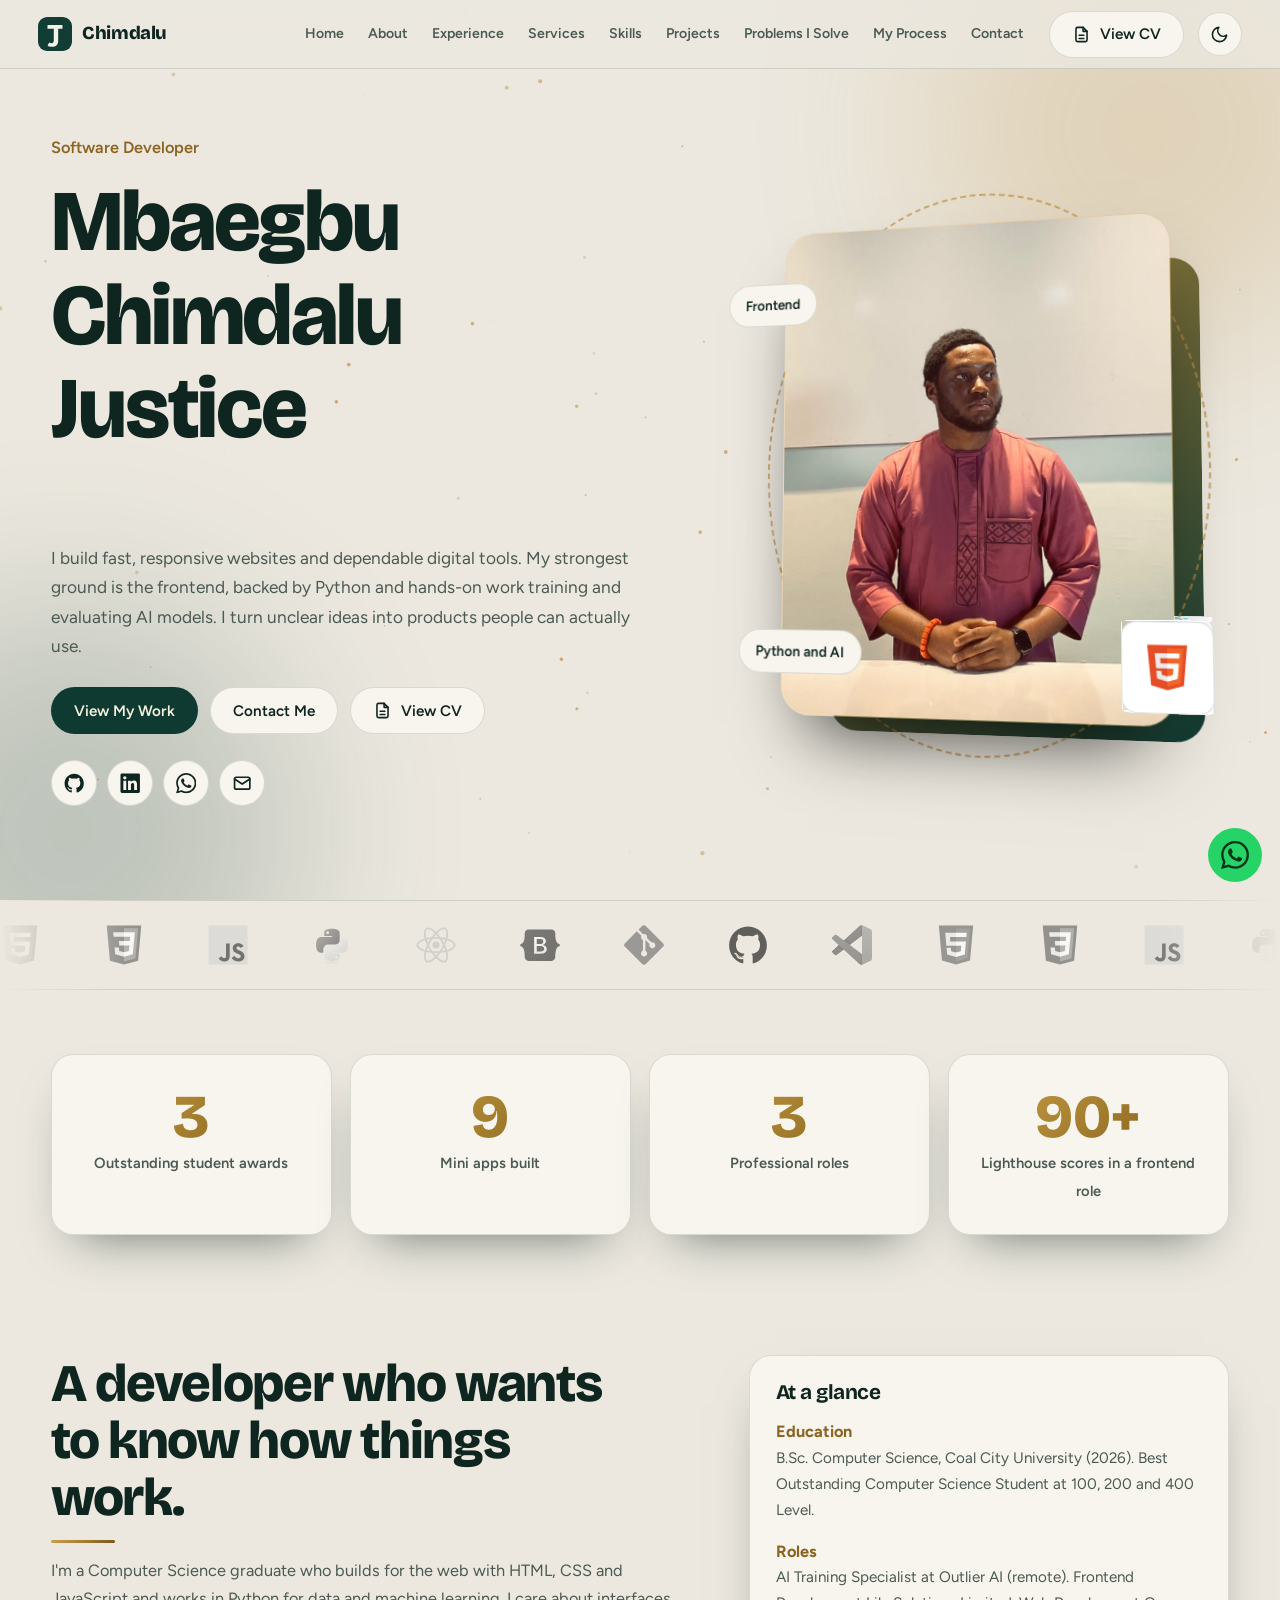
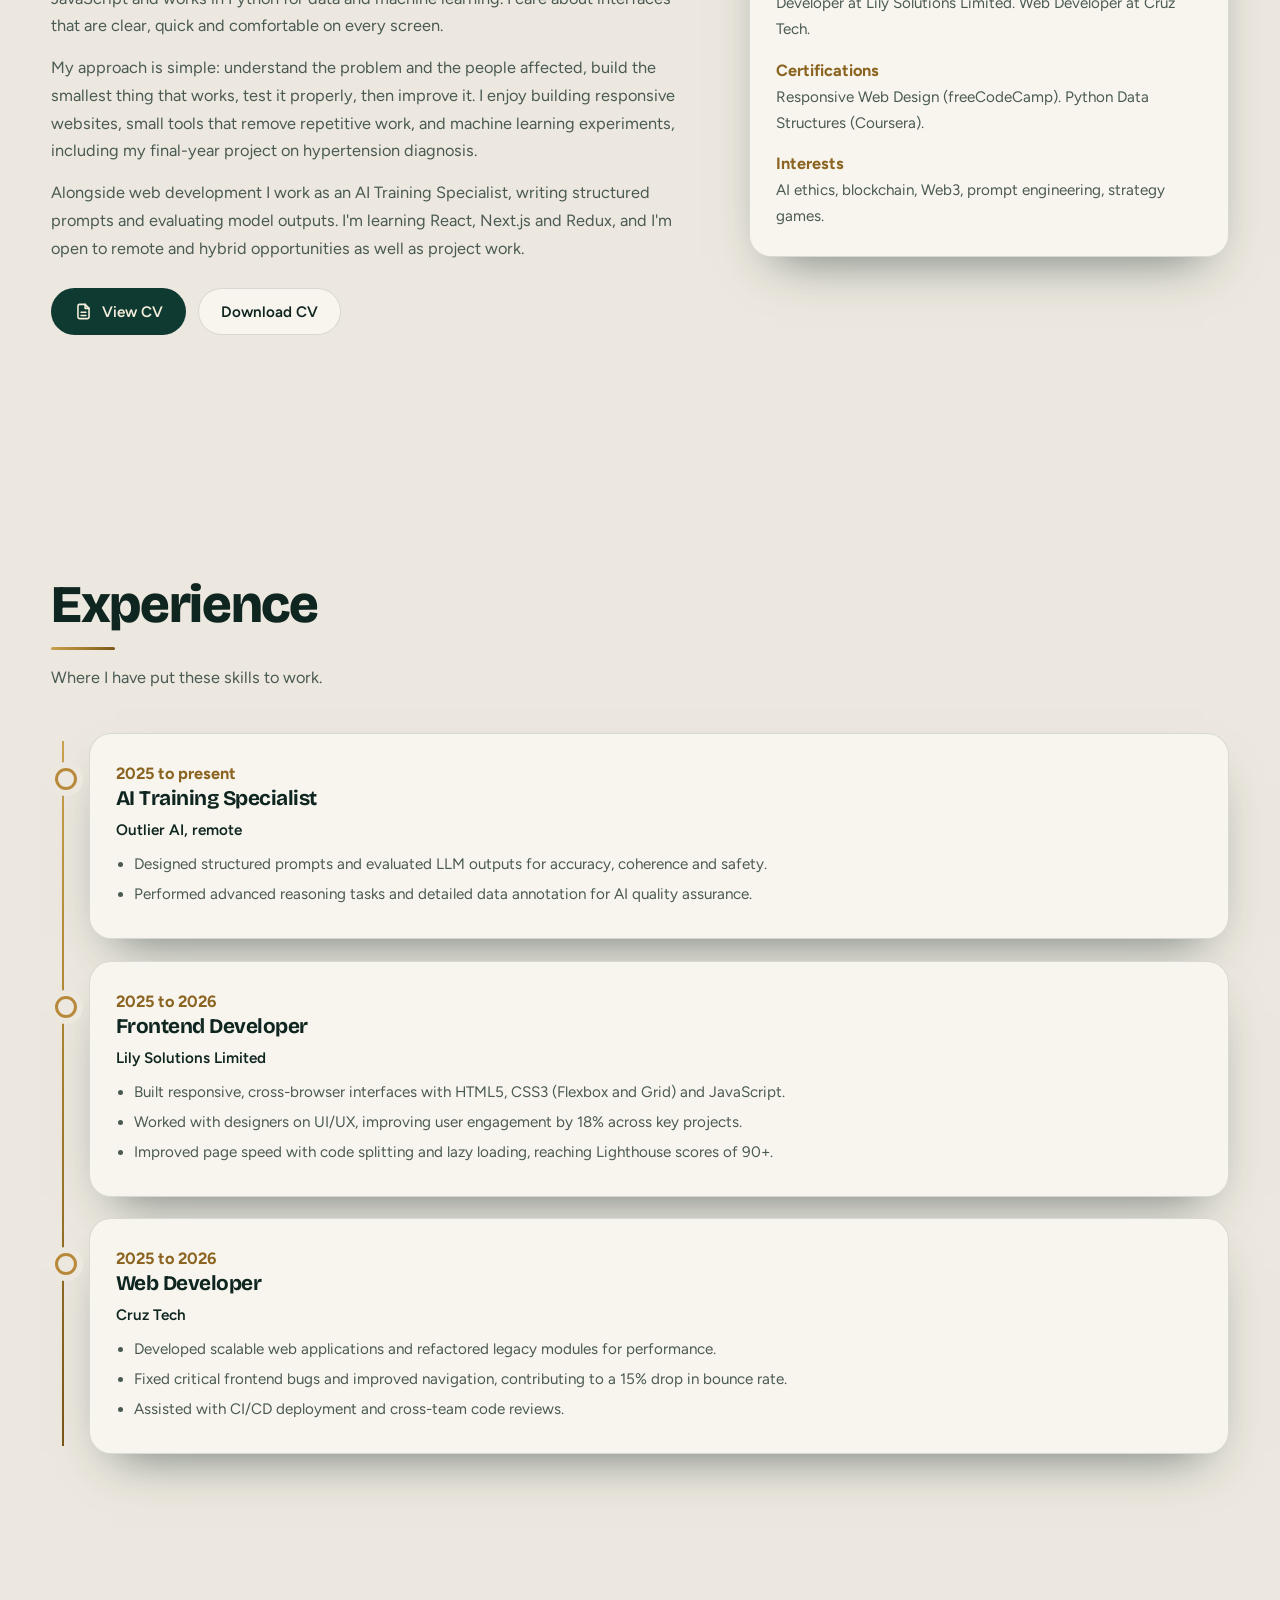
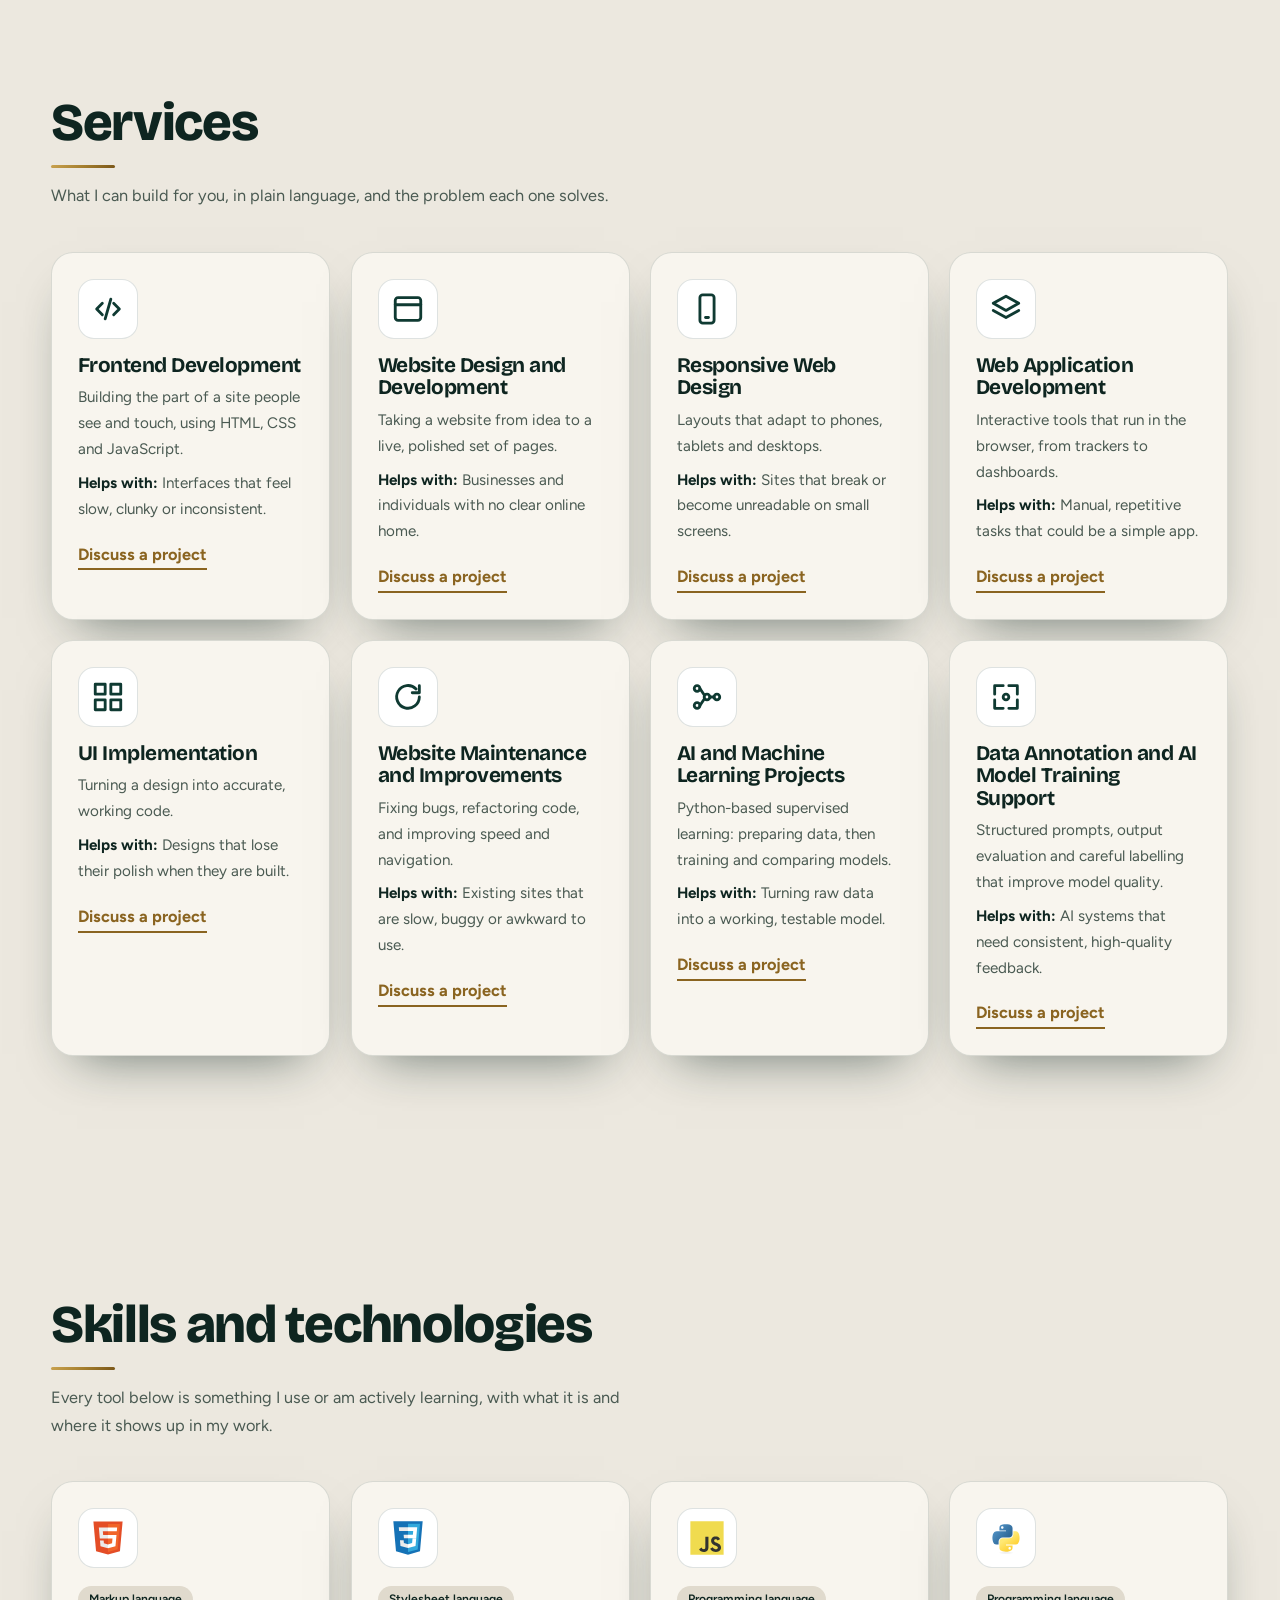
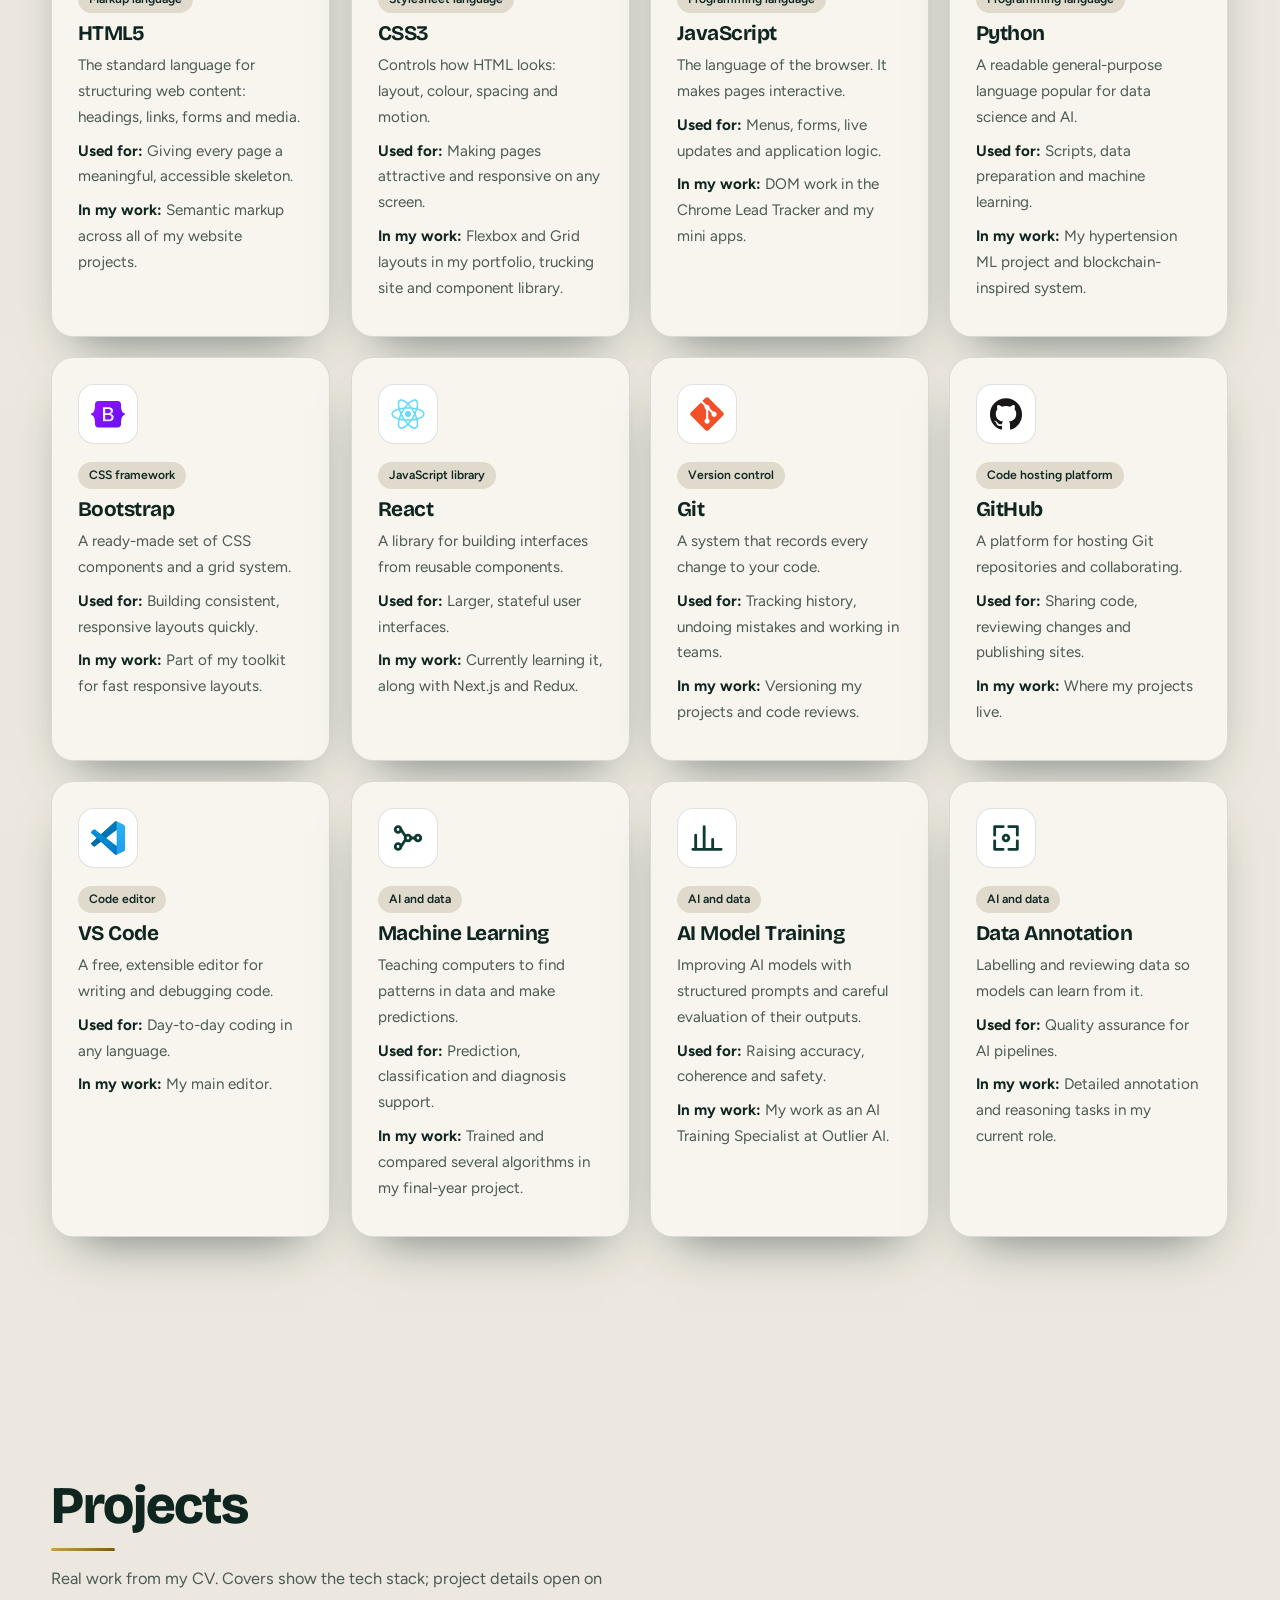
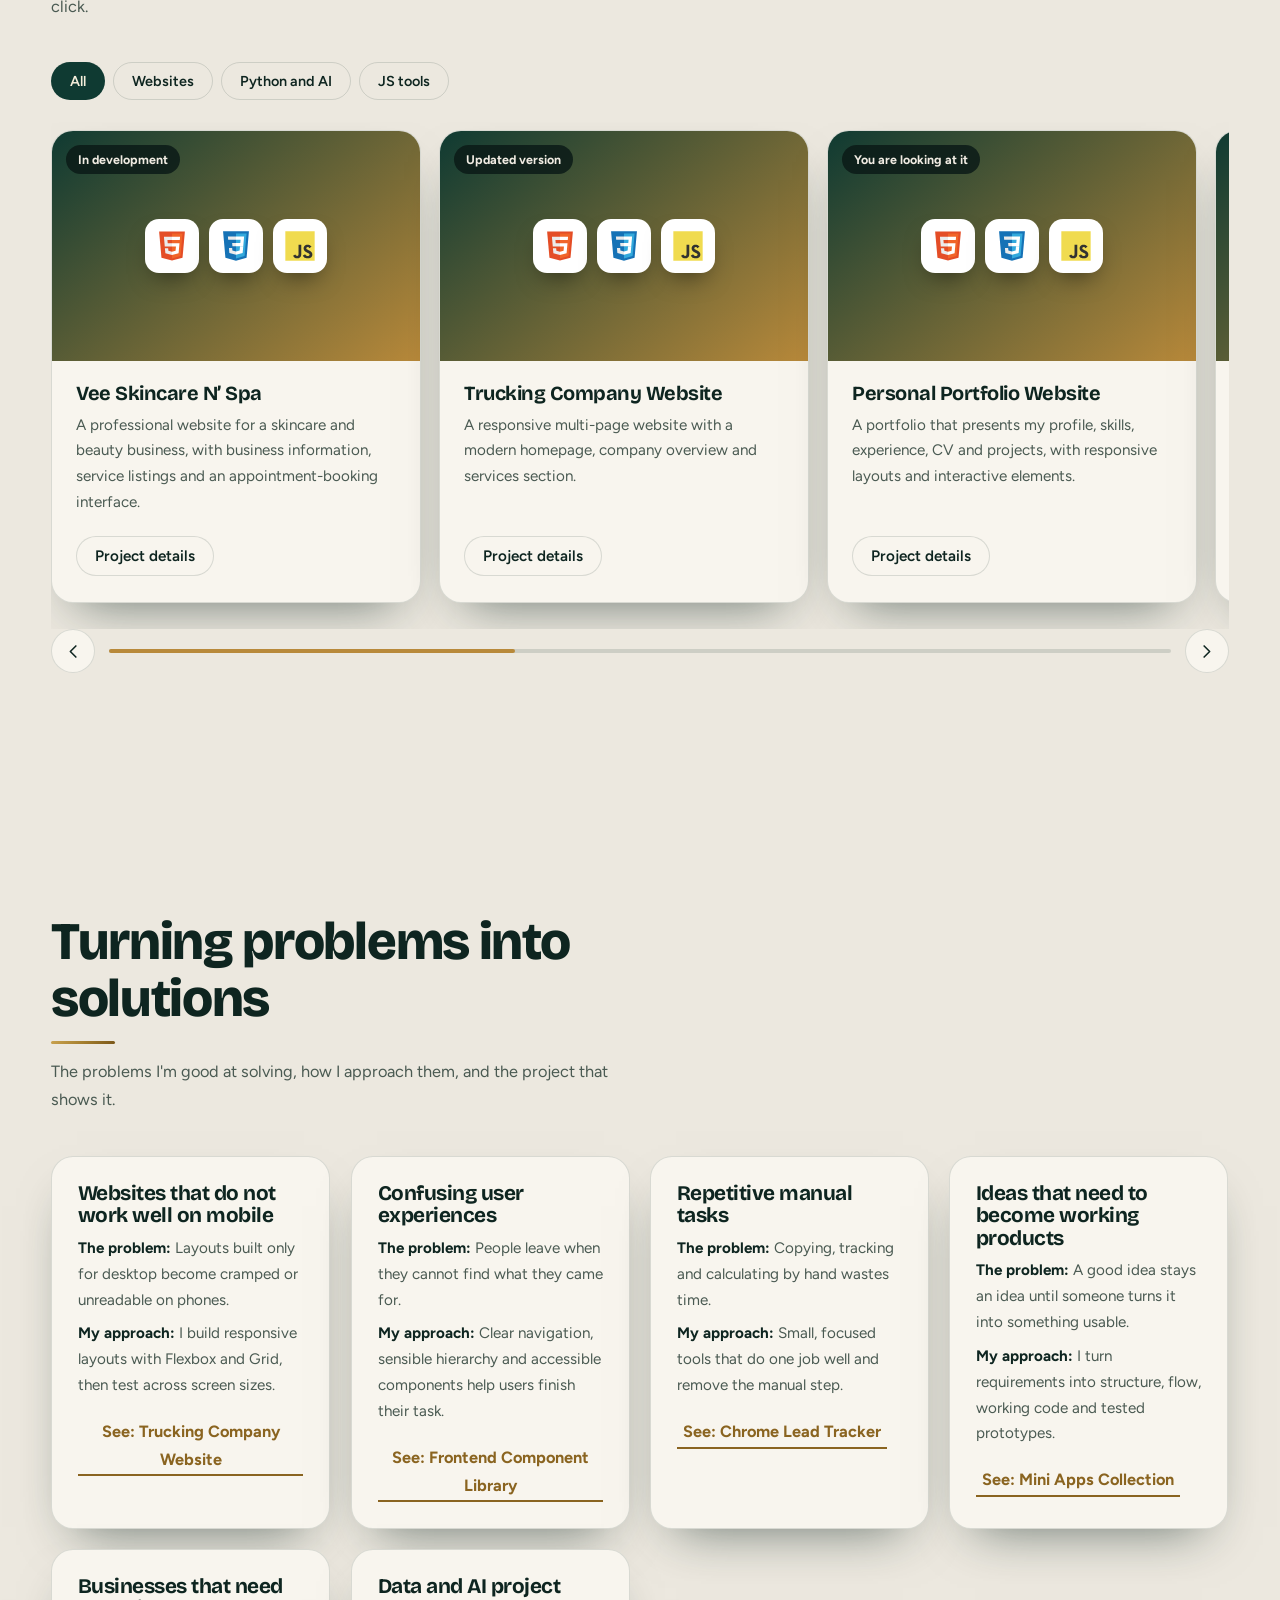
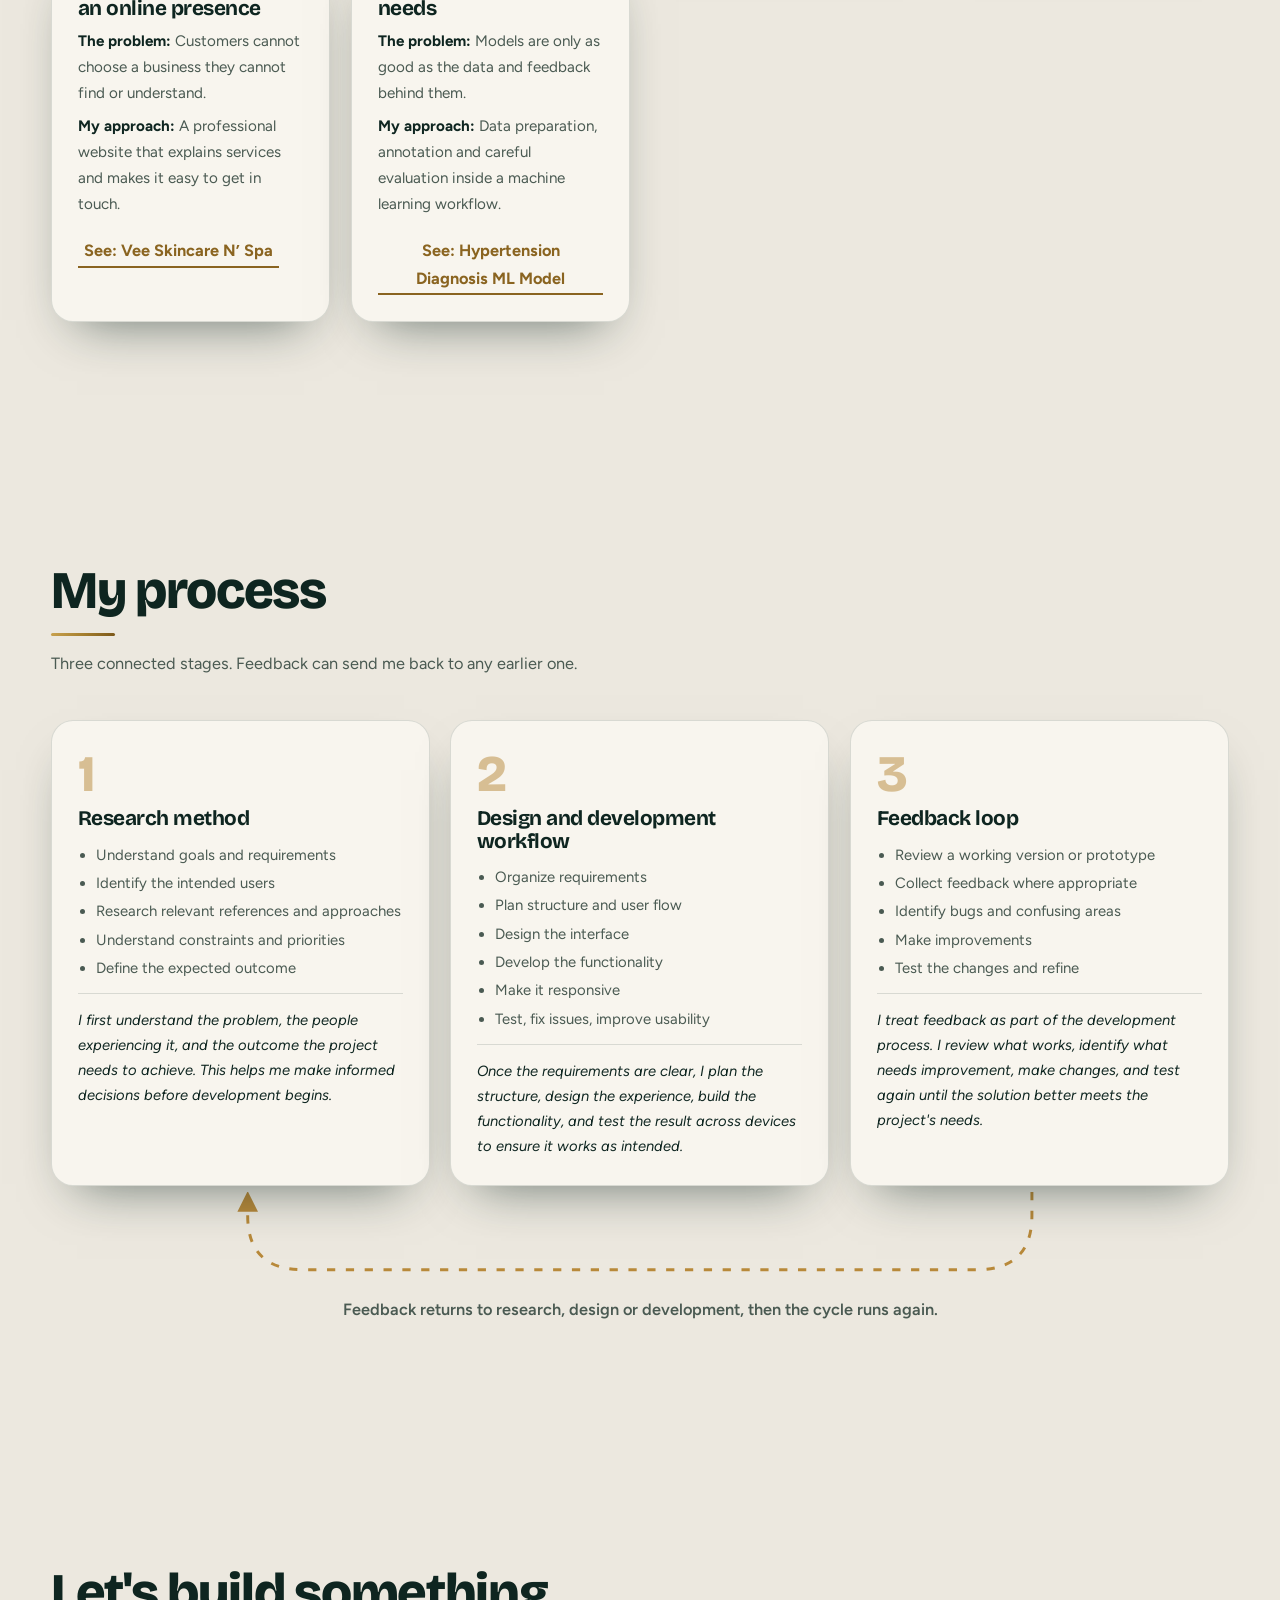
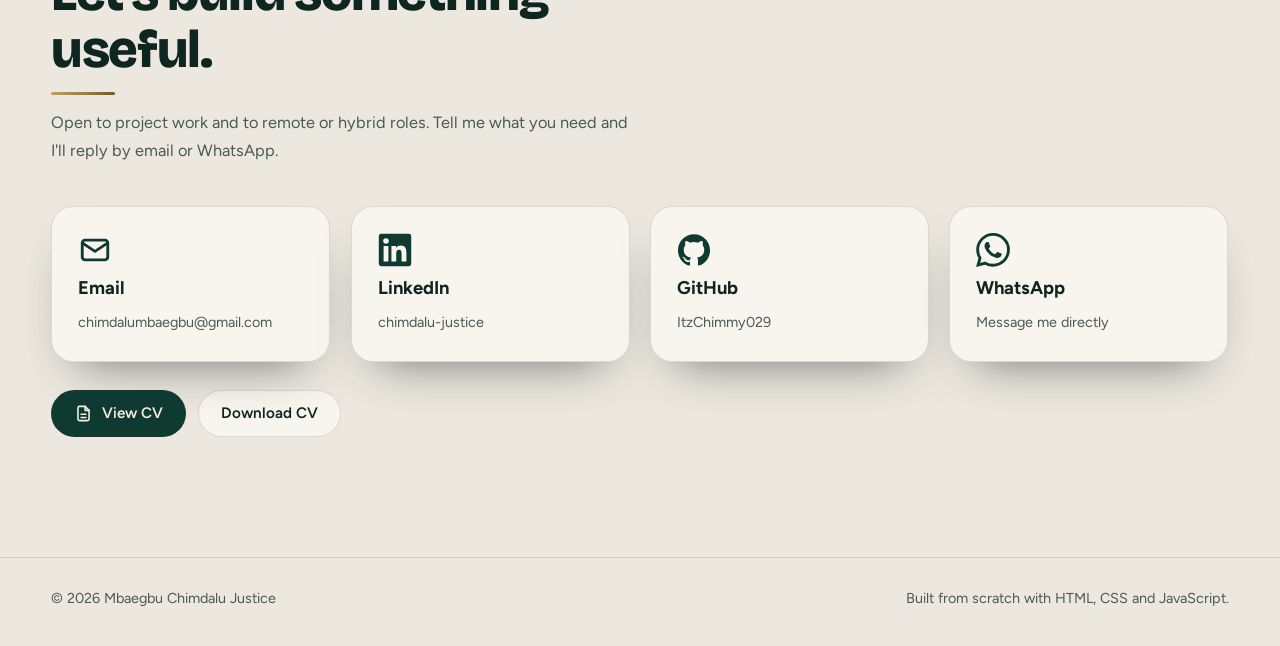
==== index.html @ 44da8ad1 "Fix portfolio file structure" ====
<!doctype html>
<html lang="en">
<head>
<meta charset="utf-8">
<meta name="viewport" content="width=device-width,initial-scale=1">
<title>Mbaegbu Chimdalu Justice | Software Developer</title>
<meta name="description" content="Portfolio of Mbaegbu Chimdalu Justice, a software developer building responsive frontend experiences, Python tools and AI projects.">
<meta name="theme-color" content="#0b1a17">
<link rel="icon" href="assets/favicon.svg" type="image/svg+xml">
<link rel="preconnect" href="https://fonts.googleapis.com"><link rel="preconnect" href="https://fonts.gstatic.com" crossorigin>
<link href="https://fonts.googleapis.com/css2?family=Bricolage+Grotesque:wght@500;700;800&family=Figtree:wght@400;600&display=swap" rel="stylesheet">
<script>(function(){var d=document.documentElement,t;try{t=localStorage.getItem('theme')}catch(e){}d.dataset.theme=t||(matchMedia('(prefers-color-scheme:light)').matches?'light':'dark');d.classList.add('js')})()</script>
<link rel="stylesheet" href="style.css">
</head>
<body>
<div id="intro" aria-hidden="true"><img src="assets/favicon.svg" alt="" width="84" height="84"></div><i id="pg"></i><i id="glow"></i>
<a class="sr" href="#about">Skip to content</a>
<svg width="0" height="0" style="position:absolute" aria-hidden="true"><defs>
<symbol id="i-sun" viewBox="0 0 24 24"><circle cx="12" cy="12" r="4"/><path d="M12 2v2M12 20v2M4.9 4.9l1.4 1.4M17.7 17.7l1.4 1.4M2 12h2M20 12h2M4.9 19.1l1.4-1.4M17.7 6.3l1.4-1.4"/></symbol>
<symbol id="i-moon" viewBox="0 0 24 24"><path d="M21 12.8A9 9 0 1 1 11.2 3a7 7 0 0 0 9.8 9.8z"/></symbol>
<symbol id="i-menu" viewBox="0 0 24 24"><path d="M4 7h16M4 12h16M4 17h16"/></symbol>
<symbol id="i-x" viewBox="0 0 24 24"><path d="M6 6l12 12M18 6L6 18"/></symbol>
<symbol id="i-mail" viewBox="0 0 24 24"><rect x="3" y="5" width="18" height="14" rx="2"/><path d="m3 7 9 6 9-6"/></symbol>
<symbol id="i-file" viewBox="0 0 24 24"><path d="M14 3H7a2 2 0 0 0-2 2v14a2 2 0 0 0 2 2h10a2 2 0 0 0 2-2V8z"/><path d="M14 3v5h5M9 13h6M9 17h6"/></symbol>
<symbol id="i-up" viewBox="0 0 24 24"><path d="M12 19V5M5 12l7-7 7 7"/></symbol>
<symbol id="i-prev" viewBox="0 0 24 24"><path d="M15 5l-7 7 7 7"/></symbol>
<symbol id="i-next" viewBox="0 0 24 24"><path d="M9 5l7 7-7 7"/></symbol>
<symbol id="i-code" viewBox="0 0 24 24"><path d="M8 8l-4 4 4 4M16 8l4 4-4 4M14 5l-4 14"/></symbol>
<symbol id="i-win" viewBox="0 0 24 24"><rect x="3" y="4" width="18" height="16" rx="2"/><path d="M3 9h18"/></symbol>
<symbol id="i-phone" viewBox="0 0 24 24"><rect x="7" y="2" width="10" height="20" rx="2"/><path d="M11 18h2"/></symbol>
<symbol id="i-layers" viewBox="0 0 24 24"><path d="M12 3 3 8l9 5 9-5zM3 13l9 5 9-5"/></symbol>
<symbol id="i-grid" viewBox="0 0 24 24"><rect x="3" y="3" width="7" height="7"/><rect x="14" y="3" width="7" height="7"/><rect x="3" y="14" width="7" height="7"/><rect x="14" y="14" width="7" height="7"/></symbol>
<symbol id="i-refresh" viewBox="0 0 24 24"><path d="M20 12a8 8 0 1 1-2.3-5.7M20 4v5h-5"/></symbol>
<symbol id="i-ml" viewBox="0 0 24 24"><circle cx="5" cy="6" r="2"/><circle cx="5" cy="18" r="2"/><circle cx="12" cy="12" r="2"/><circle cx="19" cy="12" r="2"/><path d="M7 6l3.2 4.8M7 18l3.2-4.8M14 12h3"/></symbol>
<symbol id="i-train" viewBox="0 0 24 24"><path d="M4 20V10M10 20V4M16 20v-7M22 20H2"/></symbol>
<symbol id="i-ann" viewBox="0 0 24 24"><path d="M4 10V4h6M14 4h6v6M20 14v6h-6M10 20H4v-6"/><circle cx="12" cy="12" r="2"/></symbol>
<symbol id="b-github" viewBox="0 0 128 128"><g fill="currentColor"><path fill-rule="evenodd" clip-rule="evenodd" d="M64 5.103c-33.347 0-60.388 27.035-60.388 60.388 0 26.682 17.303 49.317 41.297 57.303 3.017.56 4.125-1.31 4.125-2.905 0-1.44-.056-6.197-.082-11.243-16.8 3.653-20.345-7.125-20.345-7.125-2.747-6.98-6.705-8.836-6.705-8.836-5.48-3.748.413-3.67.413-3.67 6.063.425 9.257 6.223 9.257 6.223 5.386 9.23 14.127 6.562 17.573 5.02.542-3.903 2.107-6.568 3.834-8.076-13.413-1.525-27.514-6.704-27.514-29.843 0-6.593 2.36-11.98 6.223-16.21-.628-1.52-2.695-7.662.584-15.98 0 0 5.07-1.623 16.61 6.19C53.7 35 58.867 34.327 64 34.304c5.13.023 10.3.694 15.127 2.033 11.526-7.813 16.59-6.19 16.59-6.19 3.287 8.317 1.22 14.46.593 15.98 3.872 4.23 6.215 9.617 6.215 16.21 0 23.194-14.127 28.3-27.574 29.796 2.167 1.874 4.097 5.55 4.097 11.183 0 8.08-.07 14.583-.07 16.572 0 1.607 1.088 3.49 4.148 2.897 23.98-7.994 41.263-30.622 41.263-57.294C124.388 32.14 97.35 5.104 64 5.104z"/><path d="M26.484 91.806c-.133.3-.605.39-1.035.185-.44-.196-.685-.605-.543-.906.13-.31.603-.395 1.04-.188.44.197.69.61.537.91zm2.446 2.729c-.287.267-.85.143-1.232-.28-.396-.42-.47-.983-.177-1.254.298-.266.844-.14 1.24.28.394.426.472.984.17 1.255zM31.312 98.012c-.37.258-.976.017-1.35-.52-.37-.538-.37-1.183.01-1.44.373-.258.97-.025 1.35.507.368.545.368 1.19-.01 1.452zm3.261 3.361c-.33.365-1.036.267-1.552-.23-.527-.487-.674-1.18-.343-1.544.336-.366 1.045-.264 1.564.23.527.486.686 1.18.333 1.543zm4.5 1.951c-.147.473-.825.688-1.51.486-.683-.207-1.13-.76-.99-1.238.14-.477.823-.7 1.512-.485.683.206 1.13.756.988 1.237zm4.943.361c.017.498-.563.91-1.28.92-.723.017-1.308-.387-1.315-.877 0-.503.568-.91 1.29-.924.717-.013 1.306.387 1.306.88zm4.598-.782c.086.485-.413.984-1.126 1.117-.7.13-1.35-.172-1.44-.653-.086-.498.422-.997 1.122-1.126.714-.123 1.354.17 1.444.663zm0 0"/></g></symbol>
<symbol id="b-linkedin" viewBox="0 0 128 128"><path d="M116 3H12a8.91 8.91 0 00-9 8.8v104.42a8.91 8.91 0 009 8.78h104a8.93 8.93 0 009-8.81V11.77A8.93 8.93 0 00116 3zM39.17 107H21.06V48.73h18.11zm-9-66.21a10.5 10.5 0 1110.49-10.5 10.5 10.5 0 01-10.54 10.48zM107 107H88.89V78.65c0-6.75-.12-15.44-9.41-15.44s-10.87 7.36-10.87 15V107H50.53V48.73h17.36v8h.24c2.42-4.58 8.32-9.41 17.13-9.41C103.6 47.28 107 59.35 107 75z"/></symbol>
<symbol id="b-whatsapp" viewBox="0 0 24 24"><path d="M17.472 14.382c-.297-.149-1.758-.867-2.03-.967-.273-.099-.471-.148-.67.15-.197.297-.767.966-.94 1.164-.173.199-.347.223-.644.075-.297-.15-1.255-.463-2.39-1.475-.883-.788-1.48-1.761-1.653-2.059-.173-.297-.018-.458.13-.606.134-.133.298-.347.446-.52.149-.174.198-.298.298-.497.099-.198.05-.371-.025-.52-.075-.149-.669-1.612-.916-2.207-.242-.579-.487-.5-.669-.51-.173-.008-.371-.01-.57-.01-.198 0-.52.074-.792.372-.272.297-1.04 1.016-1.04 2.479 0 1.462 1.065 2.875 1.213 3.074.149.198 2.096 3.2 5.077 4.487.709.306 1.262.489 1.694.625.712.227 1.36.195 1.871.118.571-.085 1.758-.719 2.006-1.413.248-.694.248-1.289.173-1.413-.074-.124-.272-.198-.57-.347m-5.421 7.403h-.004a9.87 9.87 0 01-5.031-1.378l-.361-.214-3.741.982.998-3.648-.235-.374a9.86 9.86 0 01-1.51-5.26c.001-5.45 4.436-9.884 9.888-9.884 2.64 0 5.122 1.03 6.988 2.898a9.825 9.825 0 012.893 6.994c-.003 5.45-4.437 9.884-9.885 9.884m8.413-18.297A11.815 11.815 0 0012.05 0C5.495 0 .16 5.335.157 11.892c0 2.096.547 4.142 1.588 5.945L.057 24l6.305-1.654a11.882 11.882 0 005.683 1.448h.005c6.554 0 11.89-5.335 11.893-11.893a11.821 11.821 0 00-3.48-8.413Z"/></symbol>
</defs></svg>

<header class="nav" id="nav"><div class="w">
<a class="brand" href="#home"><img src="assets/favicon.svg" alt="" width="34" height="34"><span>Chimdalu</span></a>
<nav class="links" id="links" aria-label="Main">
<a href="#home">Home</a><a href="#about">About</a><a href="#experience">Experience</a><a href="#services">Services</a><a href="#skills">Skills</a><a href="#projects">Projects</a><a href="#problems">Problems I Solve</a><a href="#process">My Process</a><a href="#contact">Contact</a>
<div class="msoc"><a href="https://github.com/ItzChimmy029/MYCODINGJOURNEY" aria-label="GitHub"><svg class="bi"><use href="#b-github"/></svg></a><a href="https://ng.linkedin.com/in/chimdalu-justice-24088625b" aria-label="LinkedIn"><svg class="bi"><use href="#b-linkedin"/></svg></a><a href="https://wa.me/2348055695633" aria-label="WhatsApp"><svg class="bi"><use href="#b-whatsapp"/></svg></a><a href="mailto:chimdalumbaegbu@gmail.com" aria-label="Email"><svg class="ic"><use href="#i-mail"/></svg></a></div>
</nav>
<a class="btn cvb" href="assets/CV.pdf" target="_blank" rel="noopener"><svg class="ic"><use href="#i-file"/></svg>View CV</a>
<button class="btn icb" id="theme" type="button" aria-label="Switch between light and dark theme"><svg class="ic sun"><use href="#i-sun"/></svg><svg class="ic moon"><use href="#i-moon"/></svg></button>
<button class="btn icb menu" id="menu" type="button" aria-label="Open menu" aria-expanded="false" aria-controls="links"><svg class="ic mi"><use href="#i-menu"/></svg><svg class="ic xi"><use href="#i-x"/></svg></button>
</div></header>

<main>
<section id="home" class="hero"><div class="orb"></div><div class="orb b"></div><canvas id="dust" aria-hidden="true"></canvas>
<div class="w hg">
<div>
<p class="eye rv">Software Developer</p>
<h1>Mbaegbu Chimdalu Justice</h1>
<p class="rot rv" aria-hidden="true"><span>Frontend interfaces that feel considered.</span><span>Python tools and applied AI.</span><span>Websites that work on every screen.</span></p>
<p class="lead rv">I build fast, responsive websites and dependable digital tools. My strongest ground is the frontend, backed by Python and hands-on work training and evaluating AI models. I turn unclear ideas into products people can actually use.</p>
<div class="row rv"><a class="btn p" href="#projects">View My Work</a><a class="btn" href="#contact">Contact Me</a><a class="btn" href="assets/CV.pdf" target="_blank" rel="noopener"><svg class="ic"><use href="#i-file"/></svg>View CV</a></div>
<div class="soc rv"><a href="https://github.com/ItzChimmy029/MYCODINGJOURNEY" aria-label="GitHub" target="_blank" rel="noopener"><svg class="bi"><use href="#b-github"/></svg></a><a href="https://ng.linkedin.com/in/chimdalu-justice-24088625b" aria-label="LinkedIn" target="_blank" rel="noopener"><svg class="bi"><use href="#b-linkedin"/></svg></a><a href="https://wa.me/2348055695633" aria-label="WhatsApp" target="_blank" rel="noopener"><svg class="bi"><use href="#b-whatsapp"/></svg></a><a href="mailto:chimdalumbaegbu@gmail.com" aria-label="Email"><svg class="ic"><use href="#i-mail"/></svg></a></div>
</div>
<div class="stage" id="stage"><div class="frame" id="frame">
<span class="ring"></span><span class="plate"></span>
<img src="assets/portrait.jpg" alt="Portrait of Mbaegbu Chimdalu Justice in a rose embroidered outfit, standing at a counter" width="640" height="800" fetchpriority="high">
<div class="cube" aria-hidden="true"><i><img src="assets/logos/html5-original.svg" alt=""></i><i><img src="assets/logos/css3-original.svg" alt=""></i><i><img src="assets/logos/javascript-original.svg" alt=""></i><i><img src="assets/logos/python-original.svg" alt=""></i><i><img src="assets/logos/react-original.svg" alt=""></i><i><img src="assets/logos/git-original.svg" alt=""></i></div>
<span class="chip c1">Frontend</span><span class="chip c2">Python and AI</span>
</div></div>
</div></section>

<div class="mq" aria-hidden="true"><div class="mt"><img class="" src="assets/logos/html5-original.svg" alt="" width="40" height="40"><img class="" src="assets/logos/css3-original.svg" alt="" width="40" height="40"><img class="" src="assets/logos/javascript-original.svg" alt="" width="40" height="40"><img class="" src="assets/logos/python-original.svg" alt="" width="40" height="40"><img class="" src="assets/logos/react-original.svg" alt="" width="40" height="40"><img class="" src="assets/logos/bootstrap-original.svg" alt="" width="40" height="40"><img class="" src="assets/logos/git-original.svg" alt="" width="40" height="40"><img class="inv" src="assets/logos/github-original.svg" alt="" width="40" height="40"><img class="" src="assets/logos/vscode-original.svg" alt="" width="40" height="40"><img class="" src="assets/logos/html5-original.svg" alt="" width="40" height="40"><img class="" src="assets/logos/css3-original.svg" alt="" width="40" height="40"><img class="" src="assets/logos/javascript-original.svg" alt="" width="40" height="40"><img class="" src="assets/logos/python-original.svg" alt="" width="40" height="40"><img class="" src="assets/logos/react-original.svg" alt="" width="40" height="40"><img class="" src="assets/logos/bootstrap-original.svg" alt="" width="40" height="40"><img class="" src="assets/logos/git-original.svg" alt="" width="40" height="40"><img class="inv" src="assets/logos/github-original.svg" alt="" width="40" height="40"><img class="" src="assets/logos/vscode-original.svg" alt="" width="40" height="40"></div></div>
<section class="stats"><div class="w sg"><div class="card sn rv" data-tilt style="--d:0ms"><b data-n="3" data-s="">3</b><span>Outstanding student awards</span></div><div class="card sn rv" data-tilt style="--d:80ms"><b data-n="9" data-s="">9</b><span>Mini apps built</span></div><div class="card sn rv" data-tilt style="--d:160ms"><b data-n="3" data-s="">3</b><span>Professional roles</span></div><div class="card sn rv" data-tilt style="--d:240ms"><b data-n="90" data-s="+">90+</b><span>Lighthouse scores in a frontend role</span></div></div></section>
<section id="about"><div class="w ab">
<div class="rv"><h2>A developer who wants to know how things work.</h2>
<p>I'm a Computer Science graduate who builds for the web with HTML, CSS and JavaScript and works in Python for data and machine learning. I care about interfaces that are clear, quick and comfortable on every screen.</p>
<p>My approach is simple: understand the problem and the people affected, build the smallest thing that works, test it properly, then improve it. I enjoy building responsive websites, small tools that remove repetitive work, and machine learning experiments, including my final-year project on hypertension diagnosis.</p>
<p>Alongside web development I work as an AI Training Specialist, writing structured prompts and evaluating model outputs. I'm learning React, Next.js and Redux, and I'm open to remote and hybrid opportunities as well as project work.</p>
<div class="row"><a class="btn p" href="assets/CV.pdf" target="_blank" rel="noopener"><svg class="ic"><use href="#i-file"/></svg>View CV</a><a class="btn" href="assets/CV.pdf" download="Mbaegbu_Chimdalu_Justice_CV.pdf">Download CV</a></div></div>
<aside class="card facts rv" data-tilt>
<h3>At a glance</h3>
<dl><dt>Education</dt><dd>B.Sc. Computer Science, Coal City University (2026). Best Outstanding Computer Science Student at 100, 200 and 400 Level.</dd>
<dt>Roles</dt><dd>AI Training Specialist at Outlier AI (remote). Frontend Developer at Lily Solutions Limited. Web Developer at Cruz Tech.</dd>
<dt>Certifications</dt><dd>Responsive Web Design (freeCodeCamp). Python Data Structures (Coursera).</dd>
<dt>Interests</dt><dd>AI ethics, blockchain, Web3, prompt engineering, strategy games.</dd></dl>
</aside></div></section>

<section id="experience"><div class="w"><h2 class="rv">Experience</h2><p class="sub rv">Where I have put these skills to work.</p><div class="tl"><article class="card rv" data-tilt><span class="when">2025 to present</span><h3>AI Training Specialist</h3><p class="org">Outlier AI, remote</p><ul><li>Designed structured prompts and evaluated LLM outputs for accuracy, coherence and safety.</li><li>Performed advanced reasoning tasks and detailed data annotation for AI quality assurance.</li></ul></article><article class="card rv" data-tilt><span class="when">2025 to 2026</span><h3>Frontend Developer</h3><p class="org">Lily Solutions Limited</p><ul><li>Built responsive, cross-browser interfaces with HTML5, CSS3 (Flexbox and Grid) and JavaScript.</li><li>Worked with designers on UI/UX, improving user engagement by 18% across key projects.</li><li>Improved page speed with code splitting and lazy loading, reaching Lighthouse scores of 90+.</li></ul></article><article class="card rv" data-tilt><span class="when">2025 to 2026</span><h3>Web Developer</h3><p class="org">Cruz Tech</p><ul><li>Developed scalable web applications and refactored legacy modules for performance.</li><li>Fixed critical frontend bugs and improved navigation, contributing to a 15% drop in bounce rate.</li><li>Assisted with CI/CD deployment and cross-team code reviews.</li></ul></article></div></div></section>

<section id="services"><div class="w"><h2 class="rv">Services</h2><p class="sub rv">What I can build for you, in plain language, and the problem each one solves.</p><div class="grid" id="sv"></div></div></section>

<section id="skills"><div class="w"><h2 class="rv">Skills and technologies</h2><p class="sub rv">Every tool below is something I use or am actively learning, with what it is and where it shows up in my work.</p><div class="grid" id="sk"></div></div></section>

<section id="projects"><div class="w"><h2 class="rv">Projects</h2><p class="sub rv">Real work from my CV. Covers show the tech stack; project details open on click.</p>
<div class="fl rv" role="group" aria-label="Filter projects"><button type="button" data-f="all" aria-pressed="true">All</button><button type="button" data-f="web" aria-pressed="false">Websites</button><button type="button" data-f="ai" aria-pressed="false">Python and AI</button><button type="button" data-f="tools" aria-pressed="false">JS tools</button></div>
<div class="car" id="car" aria-roledescription="carousel" aria-label="Projects"><div class="track" id="track" tabindex="0"></div>
<div class="ctl"><button class="btn icb" id="prev" type="button" aria-label="Previous projects"><svg class="ic"><use href="#i-prev"/></svg></button><div class="bar" aria-hidden="true"><i id="bar"></i></div><button class="btn icb" id="next" type="button" aria-label="Next projects"><svg class="ic"><use href="#i-next"/></svg></button></div></div>
</div></section>

<section id="problems"><div class="w"><h2 class="rv">Turning problems into solutions</h2><p class="sub rv">The problems I'm good at solving, how I approach them, and the project that shows it.</p><div class="grid" id="pb"></div></div></section>

<section id="process"><div class="w"><h2 class="rv">My process</h2><p class="sub rv">Three connected stages. Feedback can send me back to any earlier one.</p>
<div class="steps">
<article class="card rv"><span class="n">1</span><h3>Research method</h3><ul><li>Understand goals and requirements</li><li>Identify the intended users</li><li>Research relevant references and approaches</li><li>Understand constraints and priorities</li><li>Define the expected outcome</li></ul><q>I first understand the problem, the people experiencing it, and the outcome the project needs to achieve. This helps me make informed decisions before development begins.</q></article>
<article class="card rv" style="--d:120ms"><span class="n">2</span><h3>Design and development workflow</h3><ul><li>Organize requirements</li><li>Plan structure and user flow</li><li>Design the interface</li><li>Develop the functionality</li><li>Make it responsive</li><li>Test, fix issues, improve usability</li></ul><q>Once the requirements are clear, I plan the structure, design the experience, build the functionality, and test the result across devices to ensure it works as intended.</q></article>
<article class="card rv" style="--d:240ms"><span class="n">3</span><h3>Feedback loop</h3><ul><li>Review a working version or prototype</li><li>Collect feedback where appropriate</li><li>Identify bugs and confusing areas</li><li>Make improvements</li><li>Test the changes and refine</li></ul><q>I treat feedback as part of the development process. I review what works, identify what needs improvement, make changes, and test again until the solution better meets the project's needs.</q></article>
</div>
<svg class="loop" viewBox="0 0 1000 80" aria-hidden="true"><defs><marker id="ar" viewBox="0 0 10 10" refX="5" refY="5" markerWidth="7" markerHeight="7" orient="auto"><path d="M0 0L10 5L0 10z" fill="currentColor"/></marker></defs><path d="M833 0V20Q833 66 786 66H214Q167 66 167 20V8" fill="none" stroke="currentColor" stroke-width="2.5" marker-end="url(#ar)"/></svg>
<p class="fb">Feedback returns to research, design or development, then the cycle runs again.</p>
</div></section>


<section id="contact"><div class="w"><h2 class="rv">Let's build something useful.</h2><p class="sub rv">Open to project work and to remote or hybrid roles. Tell me what you need and I'll reply by email or WhatsApp.</p>
<div class="grid c4">
<a class="card cl rv" data-tilt href="mailto:chimdalumbaegbu@gmail.com?subject=Project%20inquiry"><svg class="ic"><use href="#i-mail"/></svg><b>Email</b><span>chimdalumbaegbu@gmail.com</span></a>
<a class="card cl rv" data-tilt href="https://ng.linkedin.com/in/chimdalu-justice-24088625b" target="_blank" rel="noopener"><svg class="bi"><use href="#b-linkedin"/></svg><b>LinkedIn</b><span>chimdalu-justice</span></a>
<a class="card cl rv" data-tilt href="https://github.com/ItzChimmy029/MYCODINGJOURNEY" target="_blank" rel="noopener"><svg class="bi"><use href="#b-github"/></svg><b>GitHub</b><span>ItzChimmy029</span></a>
<a class="card cl rv" data-tilt href="https://wa.me/2348055695633" target="_blank" rel="noopener"><svg class="bi"><use href="#b-whatsapp"/></svg><b>WhatsApp</b><span>Message me directly</span></a>
</div>
<div class="row" style="margin-top:28px"><a class="btn p" href="assets/CV.pdf" target="_blank" rel="noopener"><svg class="ic"><use href="#i-file"/></svg>View CV</a><a class="btn" href="assets/CV.pdf" download="Mbaegbu_Chimdalu_Justice_CV.pdf">Download CV</a></div>
</div></section>
</main>

<footer><div class="w"><span>&copy; <span id="yr"></span> Mbaegbu Chimdalu Justice</span><span>Built from scratch with HTML, CSS and JavaScript.</span></div></footer>

<a class="fab wa" href="https://wa.me/2348055695633" target="_blank" rel="noopener" aria-label="Chat on WhatsApp"><svg class="bi"><use href="#b-whatsapp"/></svg></a>
<button class="fab top" id="top" type="button" aria-label="Back to top"><svg class="ic"><use href="#i-up"/></svg></button>

<dialog id="dlg" aria-labelledby="dt"><button class="btn icb" id="dx" type="button" aria-label="Close project details"><svg class="ic"><use href="#i-x"/></svg></button><div id="dc" class="dbody"></div></dialog>
<script src="main.js"></script>
</body>
</html>
---- style.css ----
:root{--bg:#e6efec;--bg2:#d5e3de;--card:#f6faf8;--ink:#0f2622;--mut:#41594f;--line:#0f26221f;--a:#123d35;--onA:#f5f2ea;--b:#d4563a;--at:#b23f27;--tile:#fff;--sh:0 24px 50px -26px #0f2622a0;color-scheme:light}
[data-theme=dark]{--bg:#0b1a17;--bg2:#10241f;--card:#142b26;--ink:#f1ece3;--mut:#a9bdb6;--line:#ffffff1c;--a:#ff8a4c;--onA:#1a0d06;--b:#e5738a;--at:#ff9d68;--tile:#1f3d36;--sh:0 28px 60px -28px #000;color-scheme:dark}
*{box-sizing:border-box;margin:0}
html{scroll-behavior:smooth;scroll-padding-top:84px}
body{font:400 1.02rem/1.7 Figtree,system-ui,sans-serif;background:var(--bg);color:var(--ink);overflow-x:clip;transition:background .4s,color .4s}
h1,h2,h3,.brand,.n{font-family:'Bricolage Grotesque',system-ui,sans-serif;letter-spacing:-.025em;line-height:1.08}
img,svg{display:block;max-width:100%}
a{color:inherit;text-decoration:none}
[hidden]{display:none!important}
:focus-visible{outline:3px solid var(--b);outline-offset:3px;border-radius:8px}
.sr{position:absolute;left:-9999px}.sr:focus{left:12px;top:12px;z-index:99;background:var(--card);padding:10px 14px;border-radius:8px}
.w{width:min(1180px,92%);margin-inline:auto}
section{padding:clamp(72px,10vw,120px) 0;position:relative}
h2{font-size:clamp(2rem,4.6vw,3.3rem);font-weight:800;margin-bottom:14px;max-width:18ch}
.sub{color:var(--mut);max-width:58ch;margin-bottom:42px}
.eye{font-weight:600;color:var(--at);margin-bottom:14px}
.ic,.bi{width:1.25em;height:1.25em;flex:none}.ic{fill:none;stroke:currentColor;stroke-width:2;stroke-linecap:round;stroke-linejoin:round}.bi{fill:currentColor}
.row{display:flex;flex-wrap:wrap;gap:12px;margin-top:26px}
/* nav */
.nav{position:fixed;inset:0 0 auto;z-index:50;backdrop-filter:blur(16px);-webkit-backdrop-filter:blur(16px);background:color-mix(in srgb,var(--bg) 80%,transparent);border-bottom:1px solid var(--line)}
.nav .w{width:min(1320px,94%);display:flex;align-items:center;gap:14px;height:68px}
.brand{display:flex;align-items:center;gap:10px;font-weight:800;font-size:1.15rem;margin-right:auto}.brand img{border-radius:9px}
.links{display:flex;gap:2px}.links a{padding:8px 11px;border-radius:99px;font-size:.88rem;font-weight:600;color:var(--mut);transition:.25s}.links a:hover{color:var(--ink);background:var(--bg2)}
.msoc{display:none}
.btn{display:inline-flex;align-items:center;gap:9px;padding:13px 22px;border-radius:99px;font:600 .95rem Figtree,sans-serif;border:1px solid var(--line);background:var(--card);color:var(--ink);cursor:pointer;transition:transform .25s,box-shadow .25s}
.btn:hover{transform:translateY(-3px);box-shadow:var(--sh)}.btn:active{transform:translateY(0) scale(.97)}
.btn.p{background:var(--a);color:var(--onA);border-color:transparent}
.icb{width:44px;height:44px;padding:0;justify-content:center}
.menu{display:none}.xi{display:none}.open .xi{display:block}.open .mi{display:none}
[data-theme=dark] .sun{display:block}[data-theme=dark] .moon,[data-theme=light] .sun{display:none}
@media(max-width:1230px){.menu{display:inline-flex}.cvb{display:none}
.links{position:fixed;inset:68px 0 auto;flex-direction:column;padding:16px 4%;background:var(--bg);border-bottom:1px solid var(--line);max-height:calc(100svh - 68px);overflow:auto;transform:translateY(-12px);opacity:0;visibility:hidden;transition:transform .35s,opacity .35s,visibility 0s .35s}
.open .links{transform:none;opacity:1;visibility:visible;transition-delay:0s}.links a{padding:14px;font-size:1.05rem}
.msoc{display:flex;gap:8px;padding:10px 6px}.msoc a{padding:12px;background:var(--bg2)}}
/* hero */
.hero{min-height:100svh;display:grid;align-items:center;padding:110px 0 70px;overflow:hidden}
.orb{position:absolute;width:460px;height:460px;border-radius:50%;background:var(--b);opacity:.22;filter:blur(90px);top:-100px;right:-100px;translate:0 calc(var(--sy,0)*-.12px)}.orb.b{background:var(--a);left:-160px;bottom:-160px;top:auto;right:auto;opacity:.2}
.hg{display:grid;grid-template-columns:1.1fr .9fr;gap:56px;align-items:center;position:relative}
h1{font-size:clamp(2.7rem,7vw,5.4rem);font-weight:800;margin-bottom:18px}
.rot{display:grid;font:700 clamp(1.1rem,2.2vw,1.5rem)/1.3 'Bricolage Grotesque',sans-serif;color:var(--at);min-height:2.7em;margin-bottom:6px}
.rot span{grid-area:1/1;opacity:0;animation:rot 9s infinite}.rot span:nth-child(2){animation-delay:3s}.rot span:nth-child(3){animation-delay:6s}
@keyframes rot{0%{opacity:0;translate:0 12px}6%,30%{opacity:1;translate:0}36%,100%{opacity:0;translate:0 -12px}}
.lead{max-width:54ch;color:var(--mut);font-size:1.08rem}
.soc{display:flex;gap:10px;margin-top:26px}.soc a{width:46px;height:46px;border-radius:50%;display:grid;place-items:center;border:1px solid var(--line);background:var(--card);transition:.25s}.soc a:hover{background:var(--a);color:var(--onA);transform:translateY(-3px)}
.stage{perspective:1100px;display:grid;place-items:center;padding:20px}
.frame{position:relative;width:min(390px,78vw);aspect-ratio:4/5;transform-style:preserve-3d;transform:rotateX(4deg) rotateY(-12deg);transition:transform .25s ease-out;animation:bob 6s ease-in-out infinite alternate}
@keyframes bob{to{translate:0 -12px}}
.frame>img{width:100%;height:100%;object-fit:cover;border-radius:30px;transform:translateZ(24px);box-shadow:0 40px 70px -30px #000c;border:1px solid var(--line)}
.plate{position:absolute;inset:0;border-radius:30px;background:linear-gradient(140deg,var(--b),var(--a));transform:translateZ(-50px) translate(26px,26px)}
.ring{position:absolute;inset:-9%;border:2px dashed var(--b);border-radius:50%;transform:translateZ(-20px);animation:spin 36s linear infinite;opacity:.7}
@keyframes spin{to{transform:translateZ(-20px) rotate(360deg)}}
.cube{position:absolute;right:-9%;bottom:3%;width:84px;height:84px;transform-style:preserve-3d;animation:cube 18s linear infinite}
.cube i{position:absolute;inset:0;display:grid;place-items:center;background:var(--tile);border:1px solid var(--line);border-radius:14px}.cube img{width:42px;height:42px}
.cube i:nth-child(1){transform:translateZ(42px)}.cube i:nth-child(2){transform:rotateY(180deg) translateZ(42px)}.cube i:nth-child(3){transform:rotateY(90deg) translateZ(42px)}.cube i:nth-child(4){transform:rotateY(-90deg) translateZ(42px)}.cube i:nth-child(5){transform:rotateX(90deg) translateZ(42px)}.cube i:nth-child(6){transform:rotateX(-90deg) translateZ(42px)}
@keyframes cube{from{transform:translateZ(110px) rotateX(-20deg) rotateY(0)}to{transform:translateZ(110px) rotateX(-20deg) rotateY(360deg)}}
.chip{position:absolute;padding:8px 16px;border-radius:99px;background:var(--card);border:1px solid var(--line);box-shadow:var(--sh);font-weight:600;font-size:.85rem;transform:translateZ(90px);animation:bob 4s ease-in-out infinite alternate}
.c1{left:-8%;top:14%}.c2{left:-4%;bottom:10%;animation-delay:-2s}
@media(max-width:900px){.hg{grid-template-columns:1fr;gap:40px}.stage{order:-1}.hero{padding-top:96px}}
/* cards */
.grid{display:grid;grid-template-columns:repeat(auto-fill,minmax(270px,1fr));gap:20px}.c4{grid-template-columns:repeat(auto-fit,minmax(230px,1fr))}
.card{background:var(--card);border:1px solid var(--line);border-radius:22px;padding:26px;box-shadow:var(--sh);transition:transform .25s ease-out;will-change:transform}
.card h3{font-size:1.3rem;margin-bottom:8px}.card p{color:var(--mut);font-size:.95rem;margin-bottom:8px}.card p b{color:var(--ink)}
.tile{width:60px;height:60px;border-radius:16px;background:var(--tile);border:1px solid var(--line);display:grid;place-items:center;margin-bottom:16px;color:var(--a)}
[data-theme=dark] .tile{color:var(--at)}.tile img,.tile .ic{width:34px;height:34px}
[data-theme=dark] img.inv{filter:invert(1)}
.tag{display:inline-block;font-size:.76rem;font-weight:600;padding:3px 11px;border-radius:99px;background:var(--bg2);margin-bottom:10px}
.lnk{font-weight:700;color:var(--at);display:inline-block;margin-top:10px;border-bottom:2px solid currentColor}
.ab{display:grid;grid-template-columns:1.15fr .85fr;gap:48px;align-items:start}.ab p{margin-bottom:14px;color:var(--mut)}
.facts dt{font-weight:700;margin-top:14px;color:var(--at)}.facts dd{color:var(--mut);font-size:.95rem}
@media(max-width:900px){.ab{grid-template-columns:1fr}}
/* projects */
.fl{display:flex;flex-wrap:wrap;gap:8px;margin-bottom:22px}.fl button{padding:9px 18px;border-radius:99px;border:1px solid var(--line);background:transparent;color:var(--ink);font:600 .9rem Figtree,sans-serif;cursor:pointer;transition:.25s}
.fl button[aria-pressed=true]{background:var(--a);color:var(--onA);border-color:transparent}
.track{display:flex;gap:18px;overflow-x:auto;scroll-snap-type:x mandatory;scrollbar-width:none;padding:8px 4px 26px;overscroll-behavior-x:contain}.track::-webkit-scrollbar{display:none}
.pc{flex:0 0 min(370px,86%);scroll-snap-align:start;padding:0;overflow:hidden;display:flex;flex-direction:column}
.cover{aspect-ratio:16/10;display:grid;place-items:center;background:var(--g);position:relative;perspective:600px}
.lg{display:flex;gap:10px}.lg span{width:54px;height:54px;border-radius:14px;background:var(--tile);display:grid;place-items:center;box-shadow:0 12px 24px -10px #0008;transition:transform .4s}.lg img{width:30px;height:30px}
.pc:hover .lg span:nth-child(odd){transform:translateZ(30px) translateY(-6px)}.pc:hover .lg span:nth-child(even){transform:translateZ(50px) translateY(-10px)}
.st{position:absolute;left:14px;top:14px;font-style:normal;font-size:.78rem;font-weight:700;padding:4px 12px;border-radius:99px;background:#0b1a17d9;color:#f1ece3}
.pb{padding:22px 24px 26px;display:flex;flex-direction:column;flex:1;align-items:flex-start}.pb h3{font-size:1.25rem;margin-bottom:8px}.pb p{flex:1}.pb .btn{margin-top:12px;padding:10px 18px}
.ctl{display:flex;align-items:center;gap:14px}.bar{flex:1;height:4px;border-radius:4px;background:var(--line)}.bar i{display:block;height:100%;width:30%;border-radius:4px;background:var(--b);transition:width .3s}
/* process */
.steps{display:grid;grid-template-columns:repeat(3,1fr);gap:20px}.n{font-size:3.2rem;font-weight:800;color:var(--b);opacity:.5;display:block;margin-bottom:6px}
.steps ul{padding-left:18px;color:var(--mut);font-size:.93rem;margin:12px 0}.steps li{margin-bottom:3px}
q{display:block;quotes:none;font-style:italic;font-size:.92rem;padding-top:14px;border-top:1px solid var(--line);color:var(--ink)}
.loop{width:100%;height:auto;color:var(--b);margin-top:6px}.loop path{stroke-dasharray:7 9;animation:dash 1.6s linear infinite}@keyframes dash{to{stroke-dashoffset:-16}}
.fb{text-align:center;color:var(--mut);font-weight:600;margin-top:10px}
@media(max-width:860px){.steps{grid-template-columns:1fr}.loop{display:none}}
/* misc */
.ph{max-width:640px;text-align:center;margin-inline:auto;padding:44px 28px}.ph .tile{margin-inline:auto}
figure.card blockquote{font-size:1.05rem;margin-bottom:12px}figcaption{color:var(--mut);font-weight:600}
.cl{display:flex;flex-direction:column;gap:6px}.cl>svg{width:34px;height:34px;color:var(--a)}[data-theme=dark] .cl>svg{color:var(--at)}.cl b{font-size:1.15rem}.cl span{color:var(--mut);font-size:.9rem;overflow-wrap:anywhere}
footer{padding:28px 0 36px;border-top:1px solid var(--line);color:var(--mut);font-size:.9rem}footer .w{display:flex;flex-wrap:wrap;gap:8px 24px;justify-content:space-between}
.fab{position:fixed;right:18px;z-index:40;width:54px;height:54px;border-radius:50%;display:grid;place-items:center;box-shadow:var(--sh);border:0;cursor:pointer;transition:.3s}
.wa{bottom:18px;background:#25d366;color:#08331b}.wa:hover{transform:scale(1.08)}.wa .bi{width:28px;height:28px}
.top{bottom:84px;background:var(--card);color:var(--ink);border:1px solid var(--line);opacity:0;pointer-events:none;transform:translateY(10px)}.top.show{opacity:1;pointer-events:auto;transform:none}
dialog{border:1px solid var(--line);border-radius:26px;background:var(--card);color:var(--ink);width:min(620px,92vw);max-height:88svh;padding:0;overflow:auto;box-shadow:var(--sh)}
dialog[open]{animation:pop .35s ease-out}@keyframes pop{from{opacity:0;transform:translateY(20px) scale(.97)}}
dialog::backdrop{background:#000a;backdrop-filter:blur(4px)}
#dx{position:absolute;right:14px;top:14px}.dbody{padding:34px 30px 30px}.dbody h3{font-size:1.8rem;margin-bottom:10px}.dbody h4{margin:18px 0 4px}.dbody p,.dbody li{color:var(--mut)}.dbody ul{padding-left:20px}.dbody .lg{margin-top:8px}
/* motion */
.js .rv{opacity:0;transform:perspective(900px) rotateX(16deg) translateY(36px);transform-origin:50% 100%;transition:opacity .9s var(--d,0s),transform .9s var(--d,0s)}.js .rv.in{opacity:1;transform:perspective(900px)}
@media(prefers-reduced-motion:reduce){*,*::before,*::after{animation:none!important;transition:none!important;scroll-behavior:auto!important}.js .rv{opacity:1;transform:none}.rot span:first-child{opacity:1}}
@media(max-width:600px){.c1{left:-1%}.c2{left:1%}.cube{right:-3%}}



/* luxury layer */
:root{--bg:#ece8df;--bg2:#e0dacd;--card:#f8f5ee;--ink:#0e2520;--mut:#4a5a52;--line:#0e252022;--a:#0f3a32;--onA:#f6efdc;--b:#b8893a;--at:#8a6420;--tile:#fff;--pb:#0f3a32;--gold:linear-gradient(135deg,#c9a24f,#a57f2f 50%,#7a5719)}
[data-theme=dark]{--bg:#07130f;--bg2:#0c1d18;--card:#10261f;--ink:#f3ecdc;--mut:#a8b9b0;--line:#e6c88a26;--a:#e3bf7a;--onA:#1a1405;--b:#4fbf9a;--at:#efcf90;--tile:#1a3a31;--pb:linear-gradient(135deg,#f6e2ab,#d4ad5c 45%,#9b7428);--gold:linear-gradient(135deg,#f6e2ab,#d4ad5c 45%,#9b7428)}
.btn.p{background:var(--pb);position:relative;overflow:hidden}.btn.p::after{content:'';position:absolute;inset:0;background:linear-gradient(110deg,transparent 30%,#fff6 50%,transparent 70%);translate:-120% 0;transition:translate .7s}.btn.p:hover::after{translate:120% 0}
.btn,.soc a{transition:transform .25s,box-shadow .25s,translate .2s ease-out,background .25s}
h2::after{content:'';display:block;width:64px;height:3px;margin-top:14px;border-radius:3px;background:var(--gold)}
.card{position:relative}[data-tilt]::after{content:'';position:absolute;inset:0;border-radius:inherit;pointer-events:none;opacity:0;transition:opacity .3s;background:radial-gradient(420px circle at var(--gx,50%) var(--gy,50%),#f3dc9f33,transparent 60%)}[data-tilt]:hover::after{opacity:1}
.frame>img{border:1px solid #e3bf7a66}
h1{perspective:700px}.wd{display:inline-block;transform-origin:50% 100%;animation:flip 1.1s cubic-bezier(.2,.8,.2,1) both;animation-delay:calc(1.5s + var(--i)*.14s)}@keyframes flip{from{opacity:0;transform:rotateX(-85deg) translateY(40px)}}
#intro{position:fixed;inset:0;z-index:100;display:grid;place-items:center;background:var(--bg);animation:out .9s 1.3s forwards}#intro img{border-radius:20px;animation:pulse 1.2s cubic-bezier(.2,.8,.2,1) both}
@keyframes out{to{opacity:0;visibility:hidden}}@keyframes pulse{from{opacity:0;transform:perspective(500px) rotateY(-100deg) scale(.6)}}
#pg{position:fixed;left:0;top:0;width:100%;height:3px;z-index:60;background:var(--gold);transform-origin:0 50%;transform:scaleX(var(--p,0))}
#glow{position:fixed;left:0;top:0;width:460px;height:460px;margin:-230px 0 0 -230px;border-radius:50%;background:radial-gradient(circle,#e3bf7a24,transparent 65%);pointer-events:none;z-index:1;opacity:0;transition:opacity .5s}
#dust{position:absolute;inset:0;width:100%;height:100%;pointer-events:none}
.mq{overflow:hidden;border-block:1px solid var(--line);padding:24px 0;-webkit-mask-image:linear-gradient(90deg,transparent,#000 10%,#000 90%,transparent);mask-image:linear-gradient(90deg,transparent,#000 10%,#000 90%,transparent)}
.mt{display:flex;width:max-content;animation:mq 36s linear infinite}.mt img{width:40px;height:40px;margin-right:64px;filter:grayscale(1);opacity:.65;transition:.3s}.mt img:hover{filter:none;opacity:1}[data-theme=dark] .mt img.inv{filter:invert(1) grayscale(1)}@keyframes mq{to{translate:-50% 0}}
.stats{padding:64px 0 0}.sg{display:grid;grid-template-columns:repeat(auto-fit,minmax(210px,1fr));gap:18px}.sn{text-align:center;padding:30px 18px}.sn b{display:block;font:800 clamp(2.6rem,5vw,3.8rem)/1.05 'Bricolage Grotesque',sans-serif;background:var(--gold);-webkit-background-clip:text;background-clip:text;color:transparent}.sn span{color:var(--mut);font-weight:600;font-size:.92rem}
.tl{display:grid;gap:22px;position:relative;padding-left:38px}.tl::before{content:'';position:absolute;left:11px;top:8px;bottom:8px;width:2px;background:var(--gold)}
.tl .card::before{content:'';position:absolute;left:-35px;top:34px;width:16px;height:16px;border-radius:50%;background:var(--bg);border:3px solid var(--b);box-shadow:0 0 0 6px var(--bg)}
.when{font-weight:700;color:var(--at)}.card p.org{color:var(--ink);font-weight:600;margin-bottom:8px}.tl ul{padding-left:18px;color:var(--mut);font-size:.95rem}.tl li{margin-bottom:4px}
@media(prefers-reduced-motion:reduce){#intro{display:none}.wd{animation:none}}
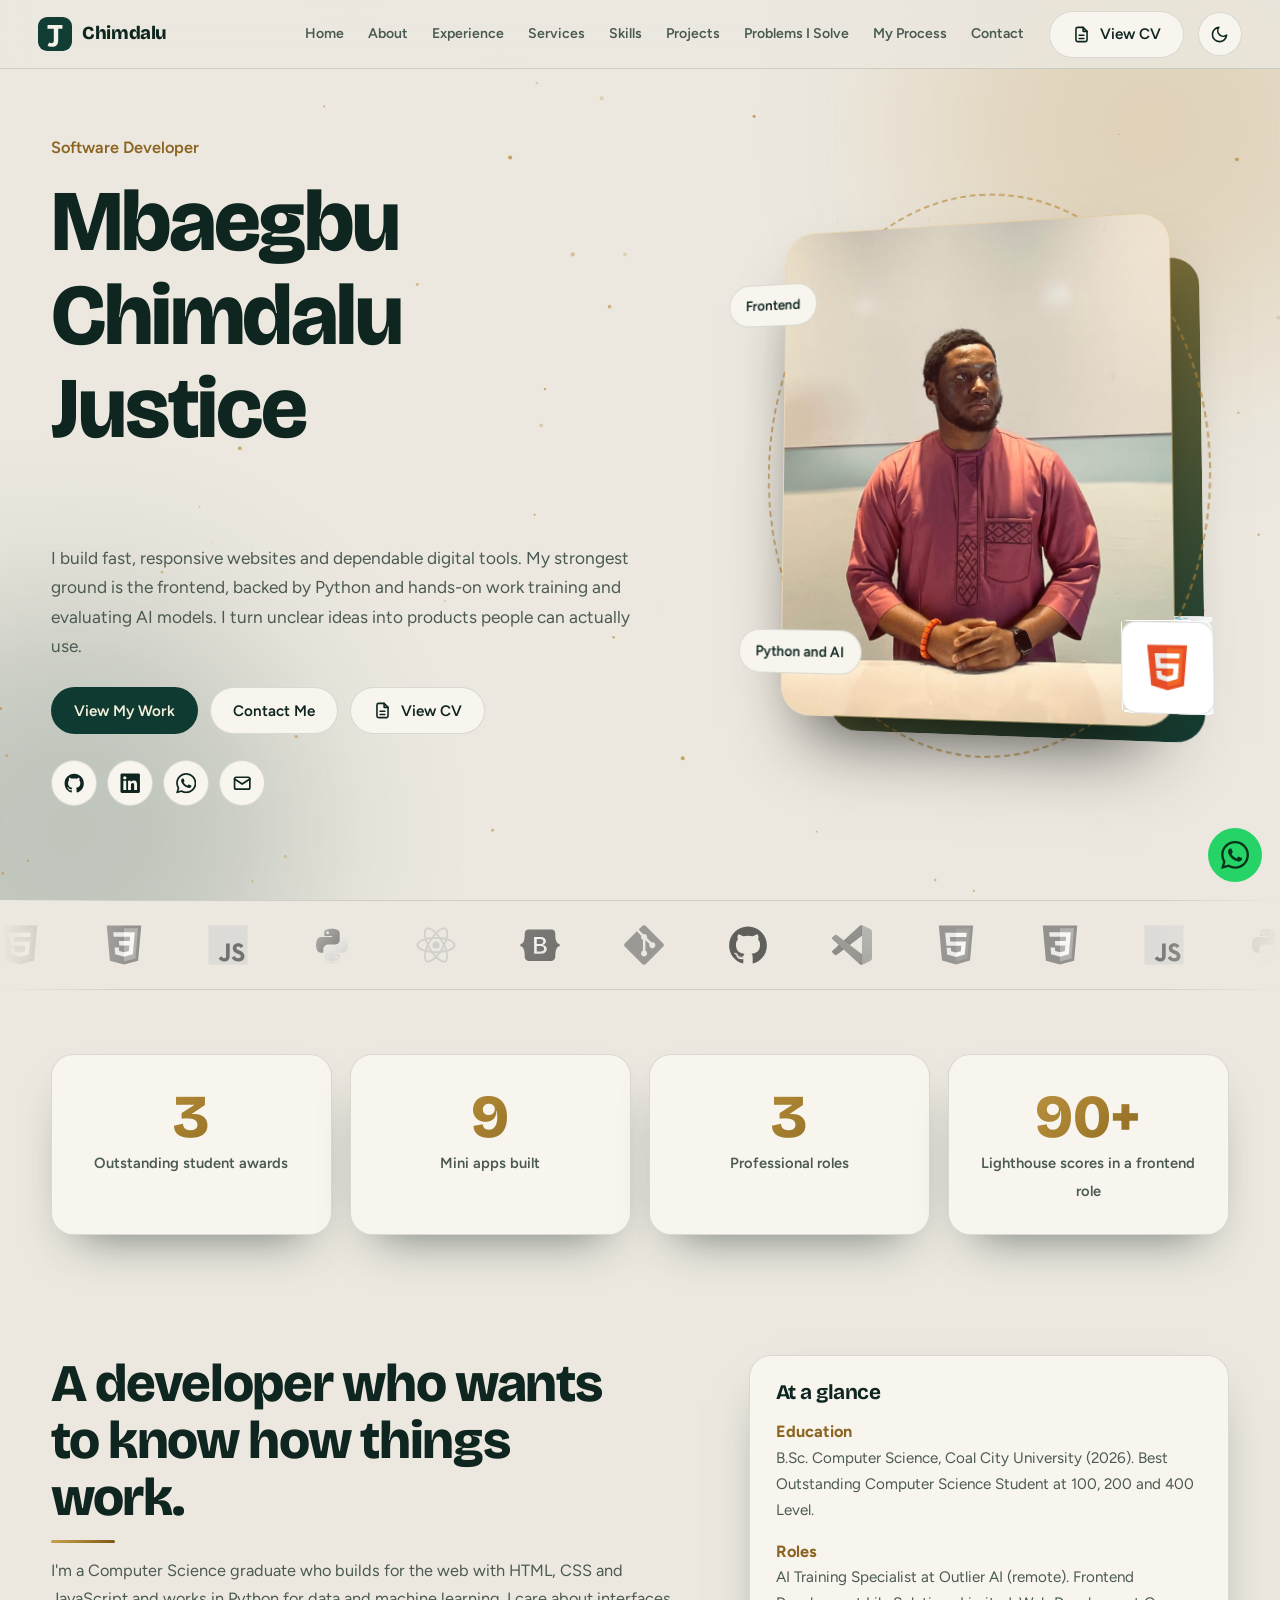
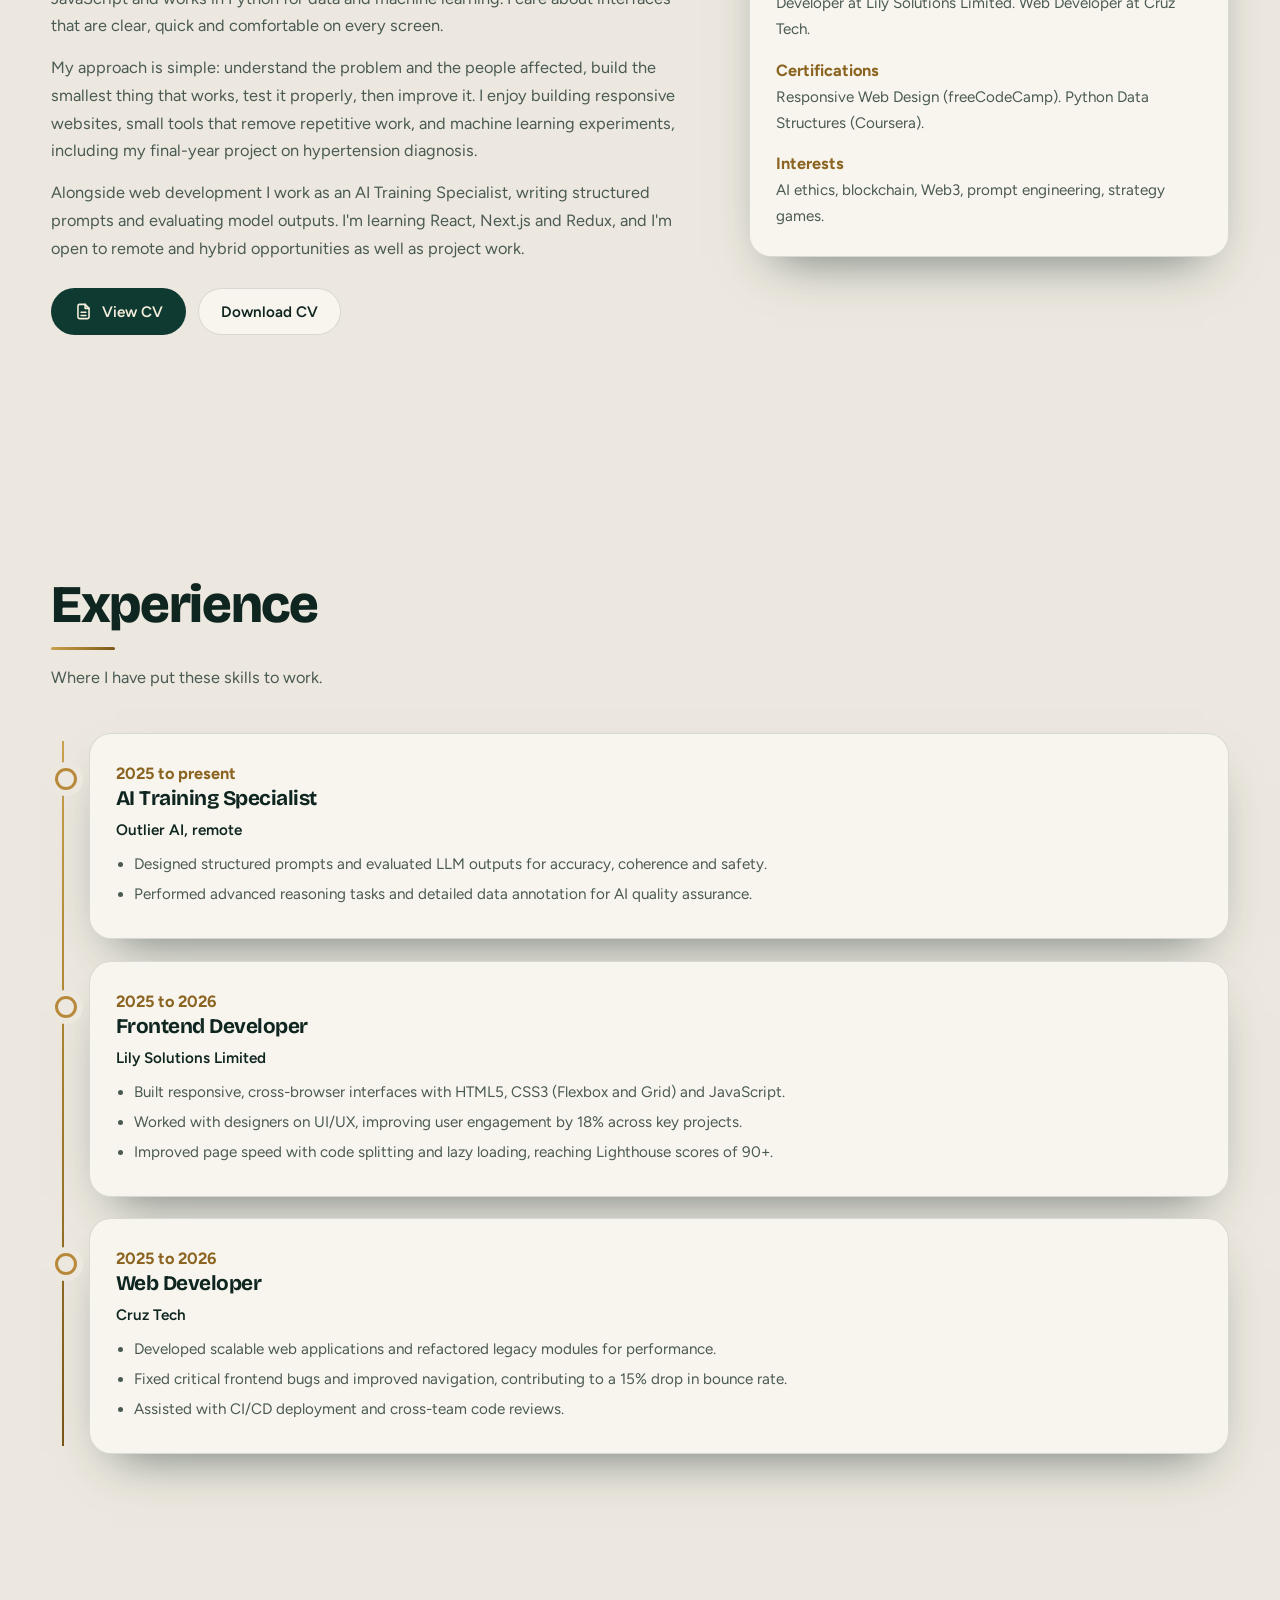
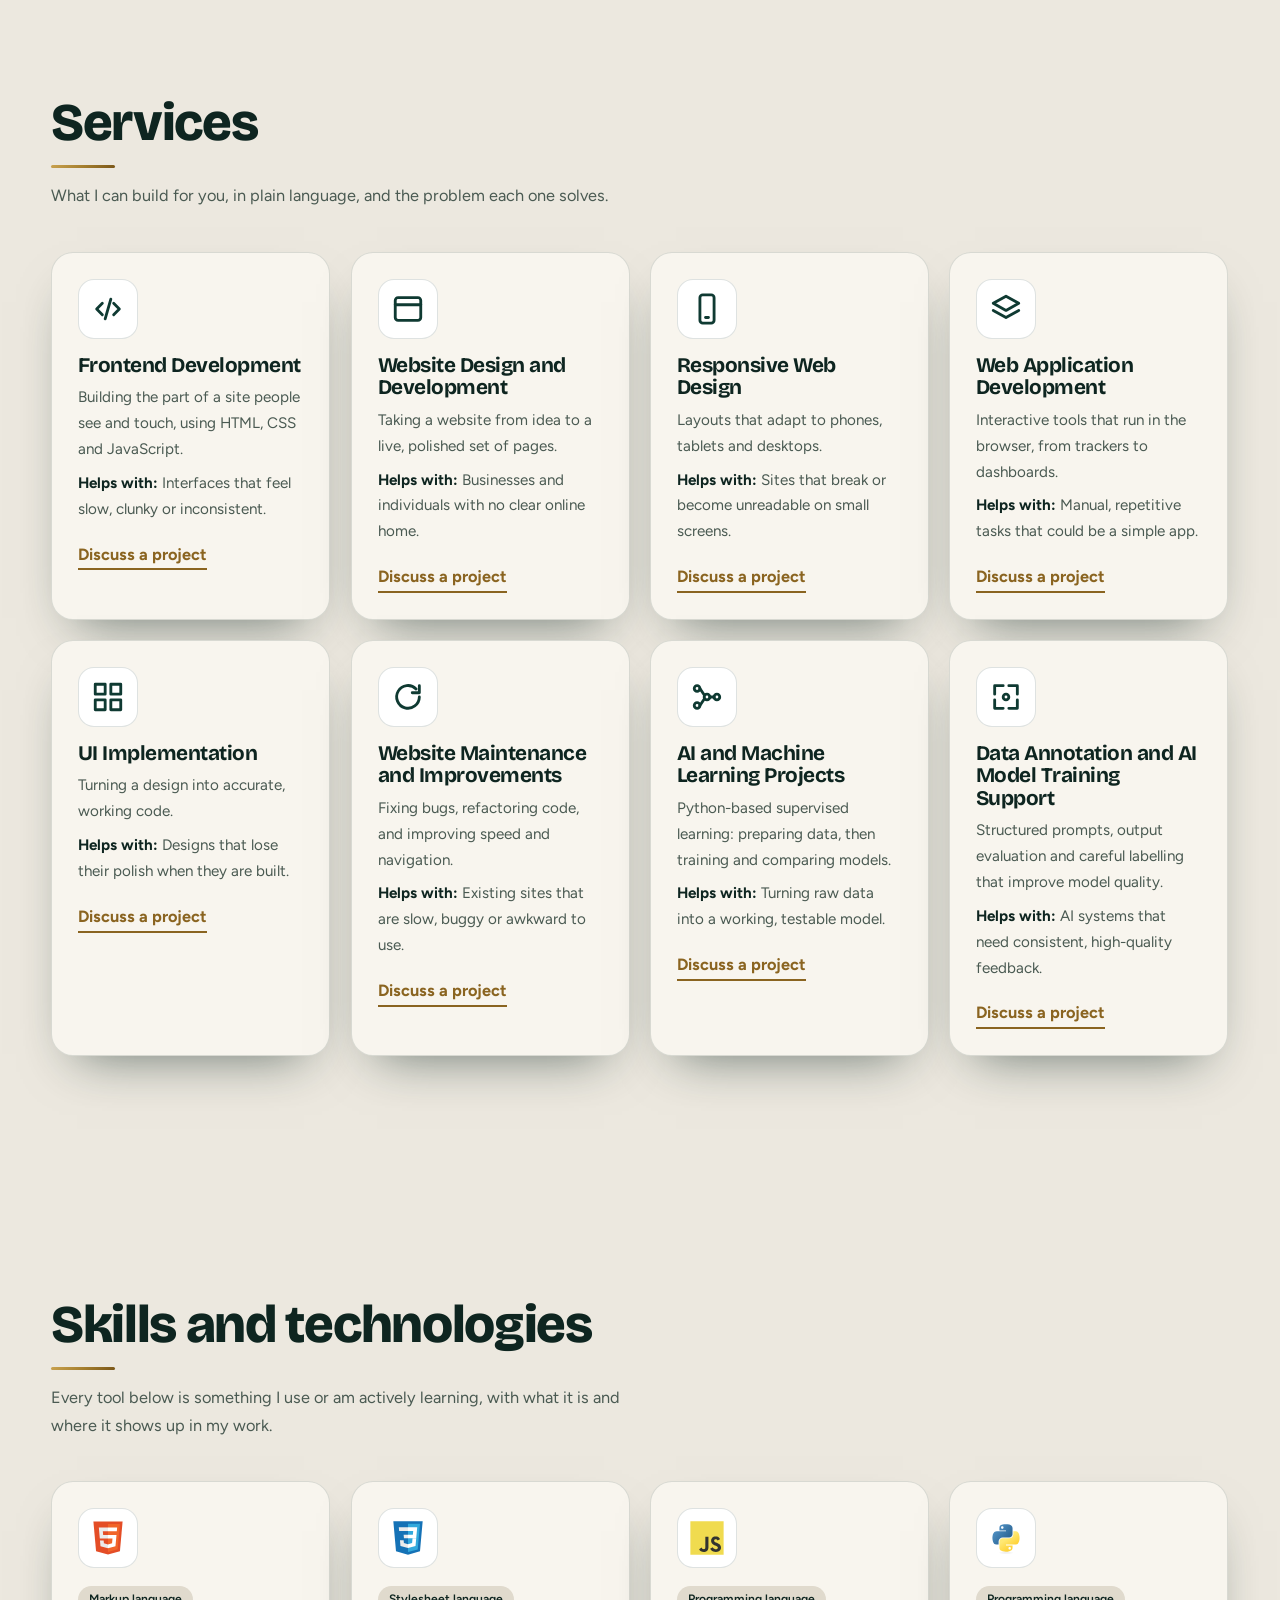
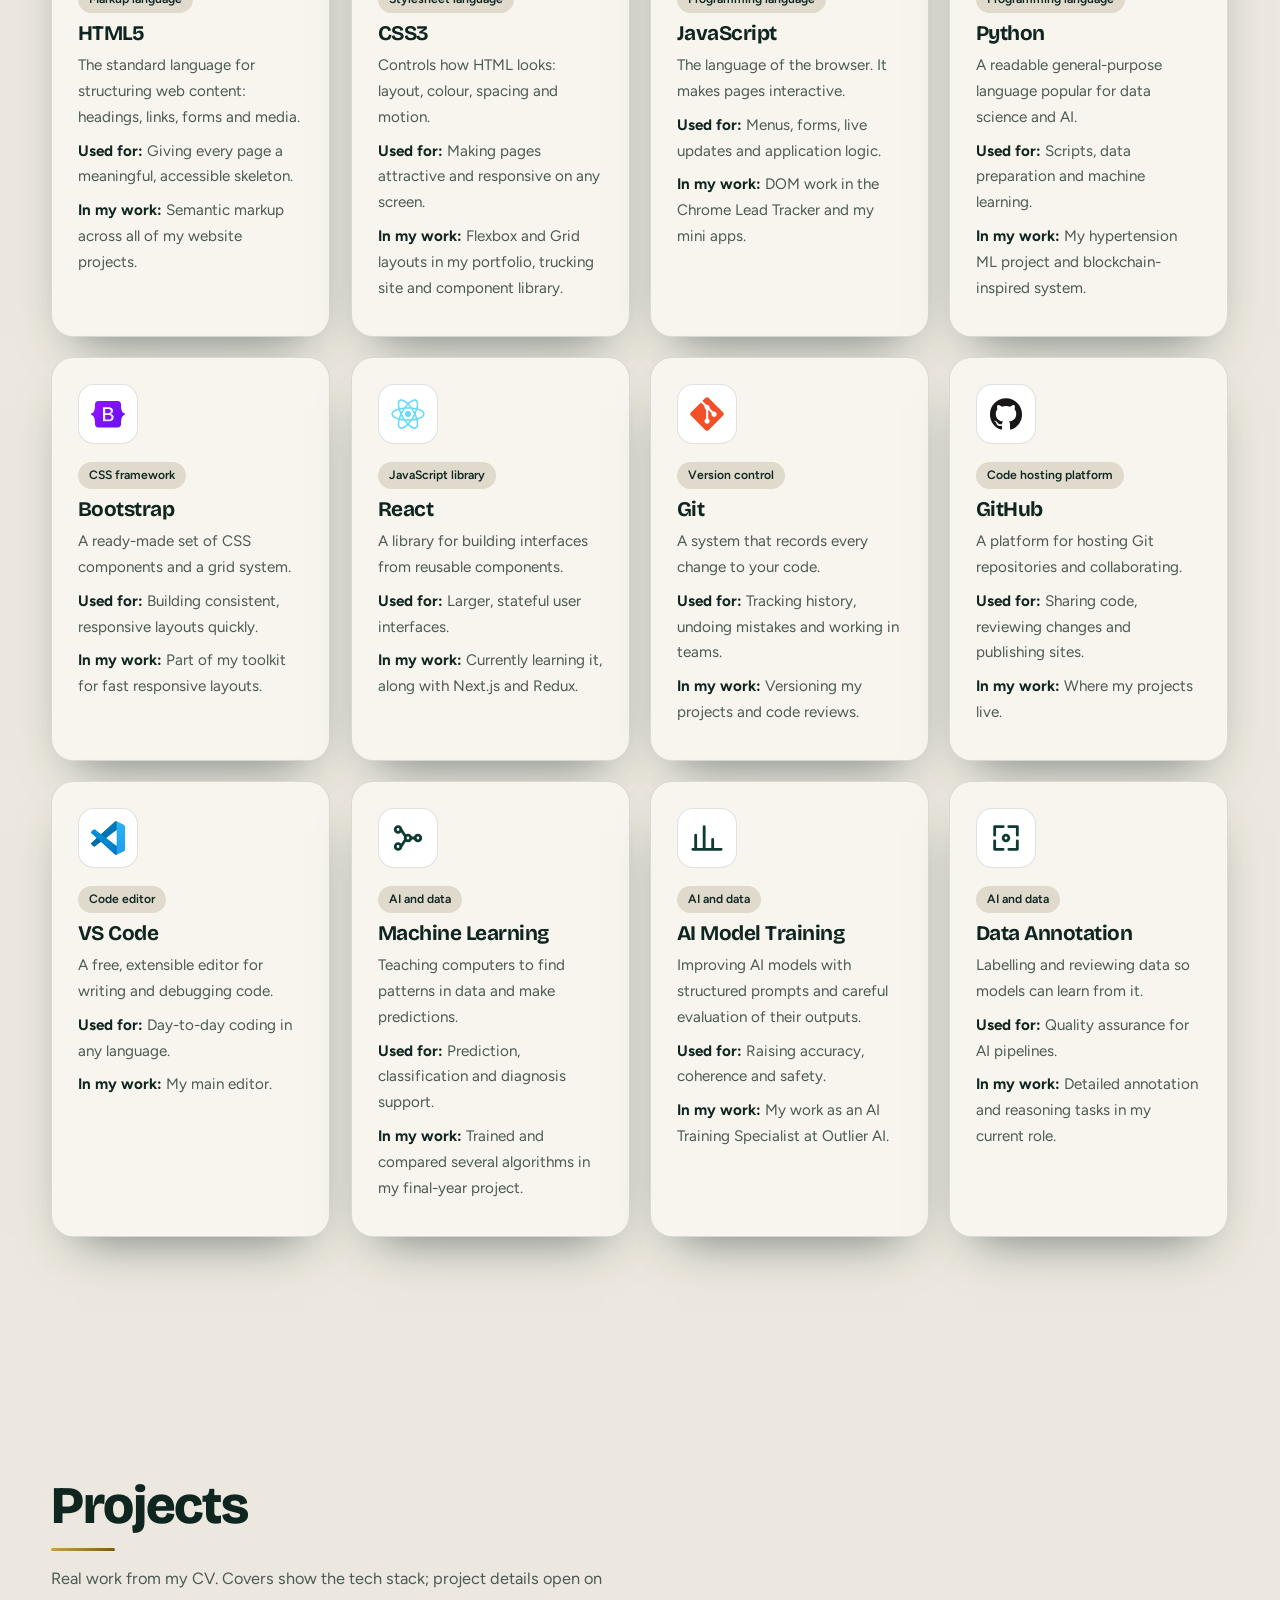
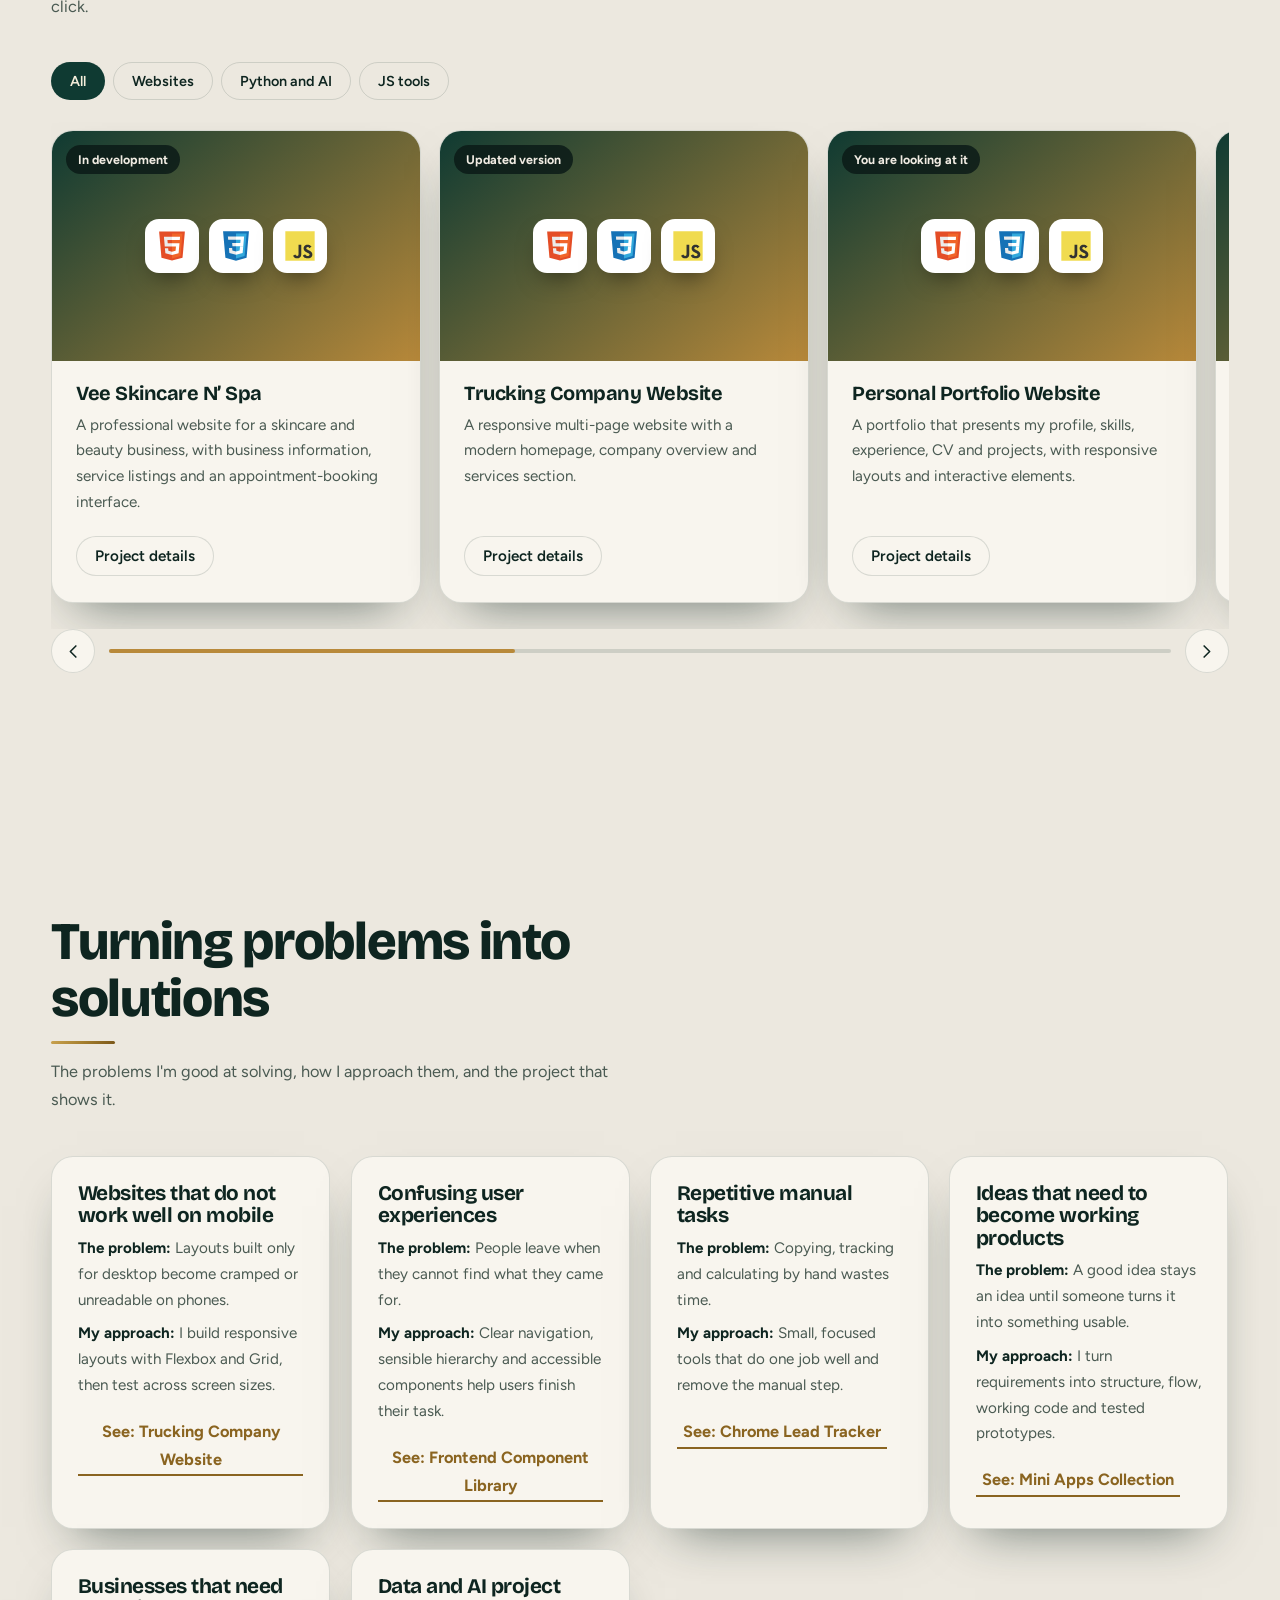
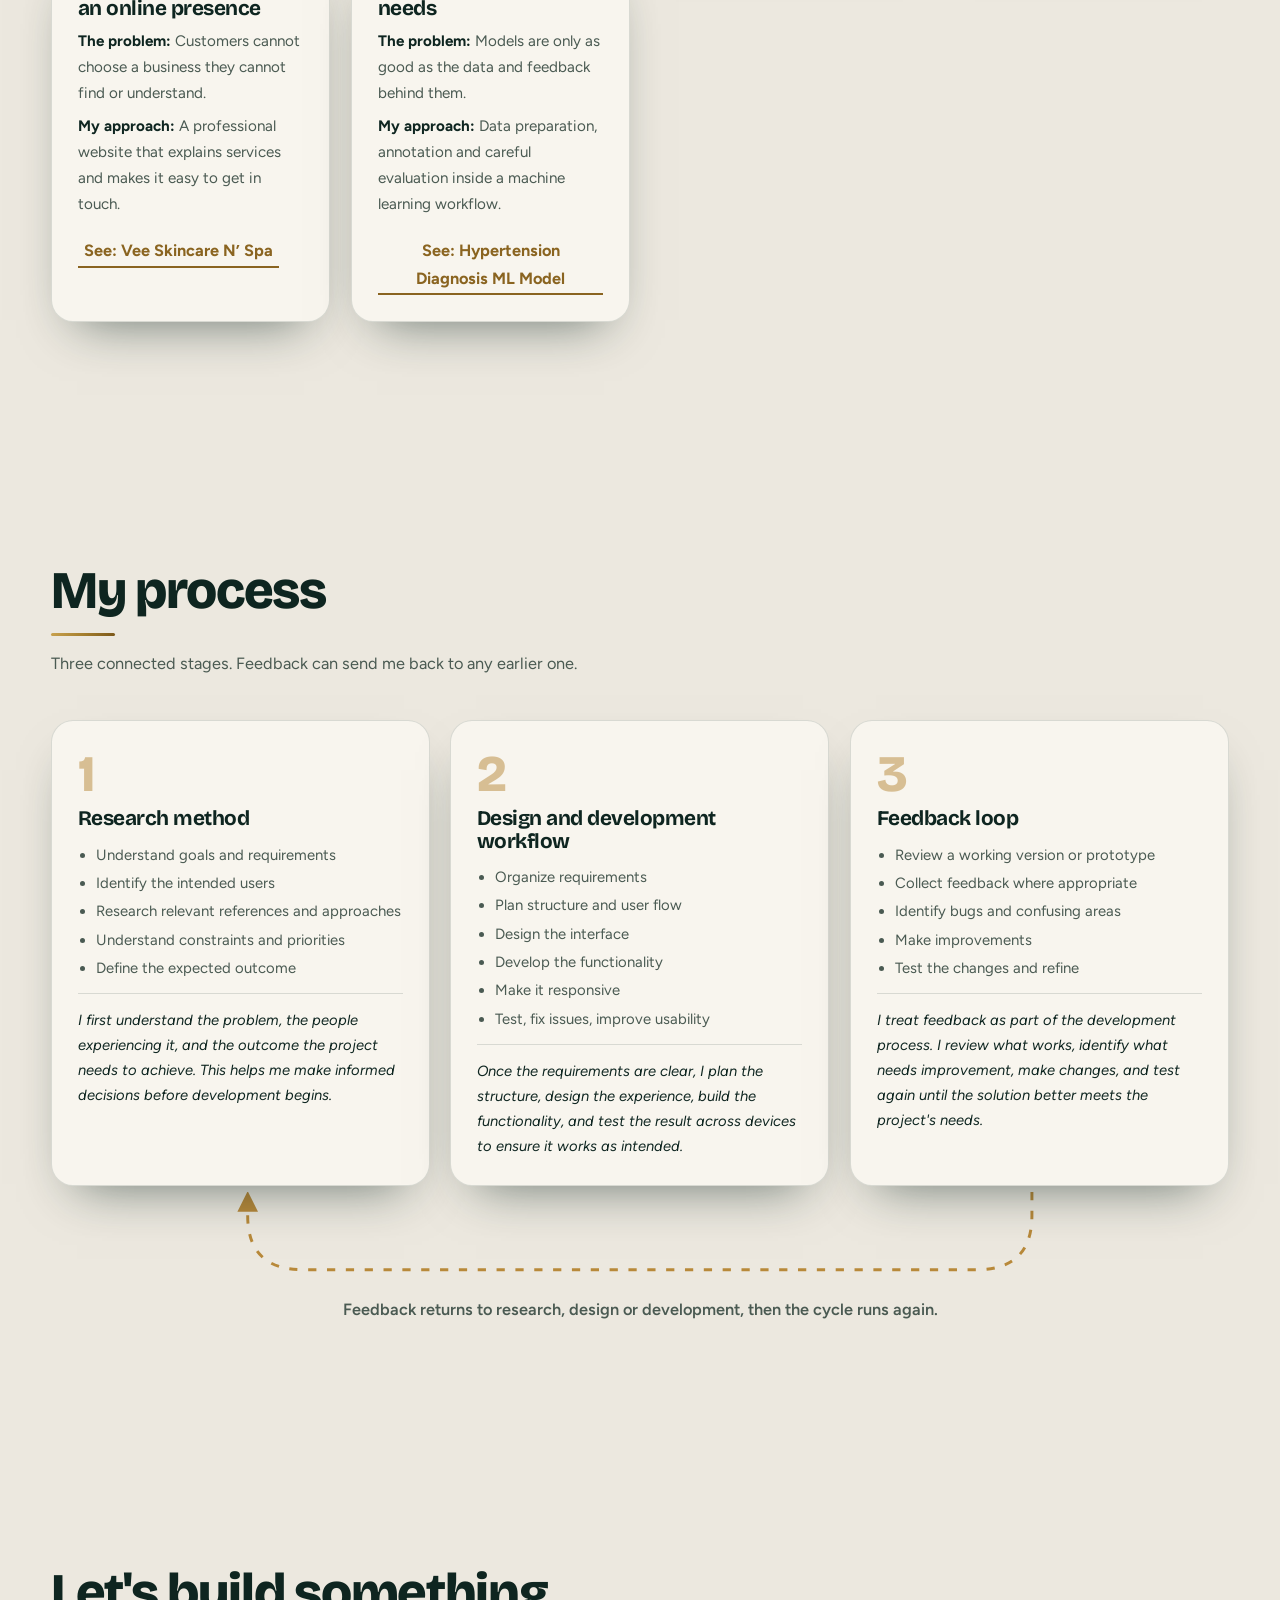
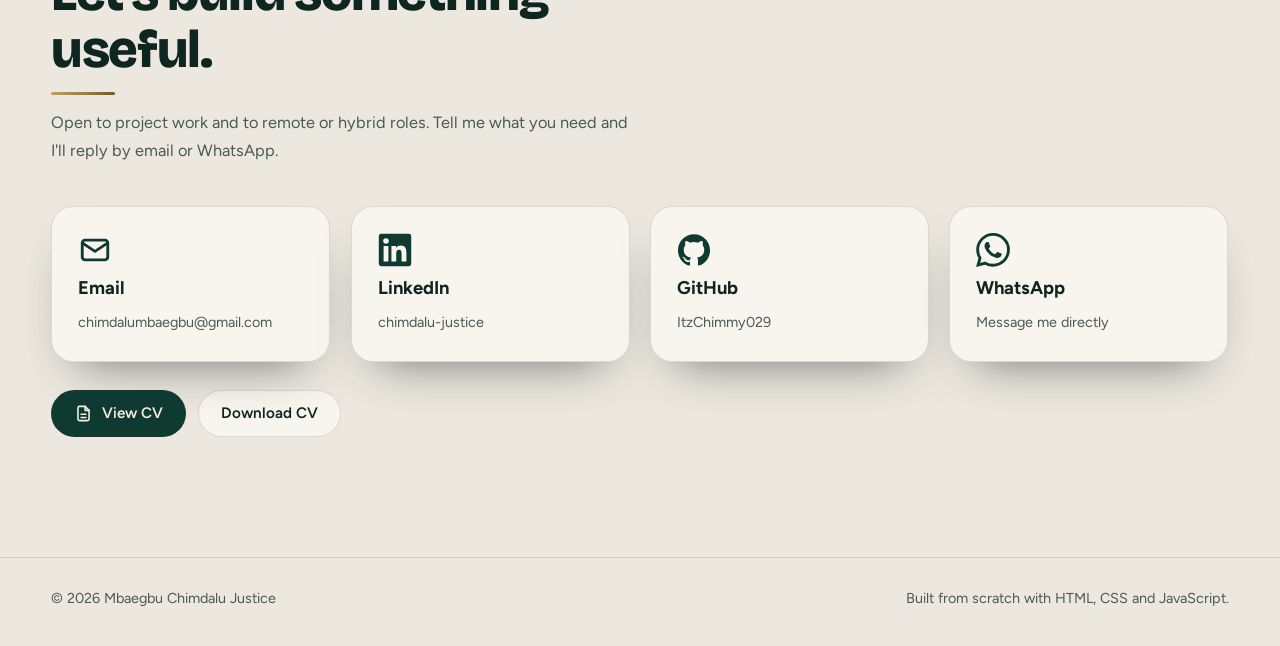
==== commit a76df022: "Update portfolio homepage" ====
--- a/index.html
+++ b/index.html
@@ -114,7 +114,7 @@
 <div class="grid c4">
 <a class="card cl rv" data-tilt href="mailto:chimdalumbaegbu@gmail.com?subject=Project%20inquiry"><svg class="ic"><use href="#i-mail"/></svg><b>Email</b><span>chimdalumbaegbu@gmail.com</span></a>
 <a class="card cl rv" data-tilt href="https://ng.linkedin.com/in/chimdalu-justice-24088625b" target="_blank" rel="noopener"><svg class="bi"><use href="#b-linkedin"/></svg><b>LinkedIn</b><span>chimdalu-justice</span></a>
-<a class="card cl rv" data-tilt href="https://github.com/ItzChimmy029/MYCODINGJOURNEY" target="_blank" rel="noopener"><svg class="bi"><use href="#b-github"/></svg><b>GitHub</b><span>ItzChimmy029</span></a>
+<a class="card cl rv" data-tilt href="https://github.com/ItzChimmy029/" target="_blank" rel="noopener"><svg class="bi"><use href="#b-github"/></svg><b>GitHub</b><span>ItzChimmy029</span></a>
 <a class="card cl rv" data-tilt href="https://wa.me/2348055695633" target="_blank" rel="noopener"><svg class="bi"><use href="#b-whatsapp"/></svg><b>WhatsApp</b><span>Message me directly</span></a>
 </div>
 <div class="row" style="margin-top:28px"><a class="btn p" href="assets/CV.pdf" target="_blank" rel="noopener"><svg class="ic"><use href="#i-file"/></svg>View CV</a><a class="btn" href="assets/CV.pdf" download="Mbaegbu_Chimdalu_Justice_CV.pdf">Download CV</a></div>
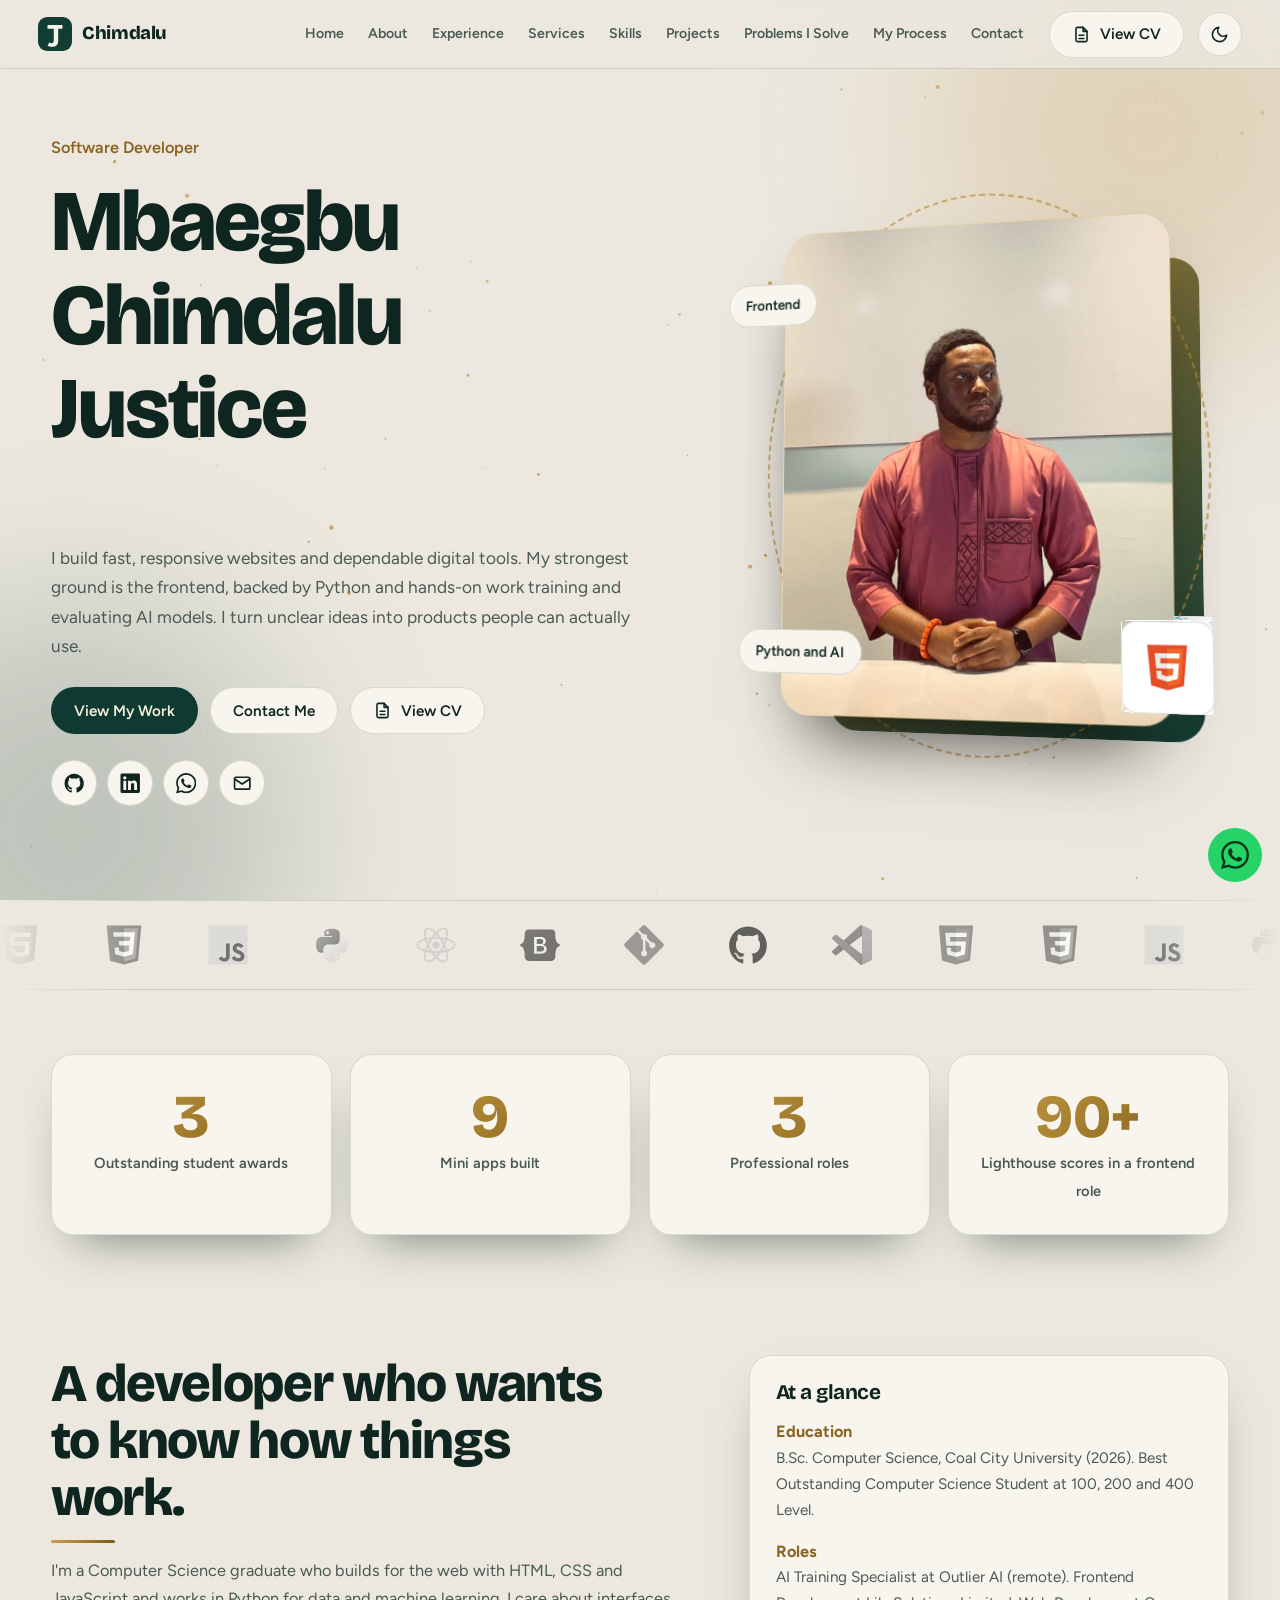
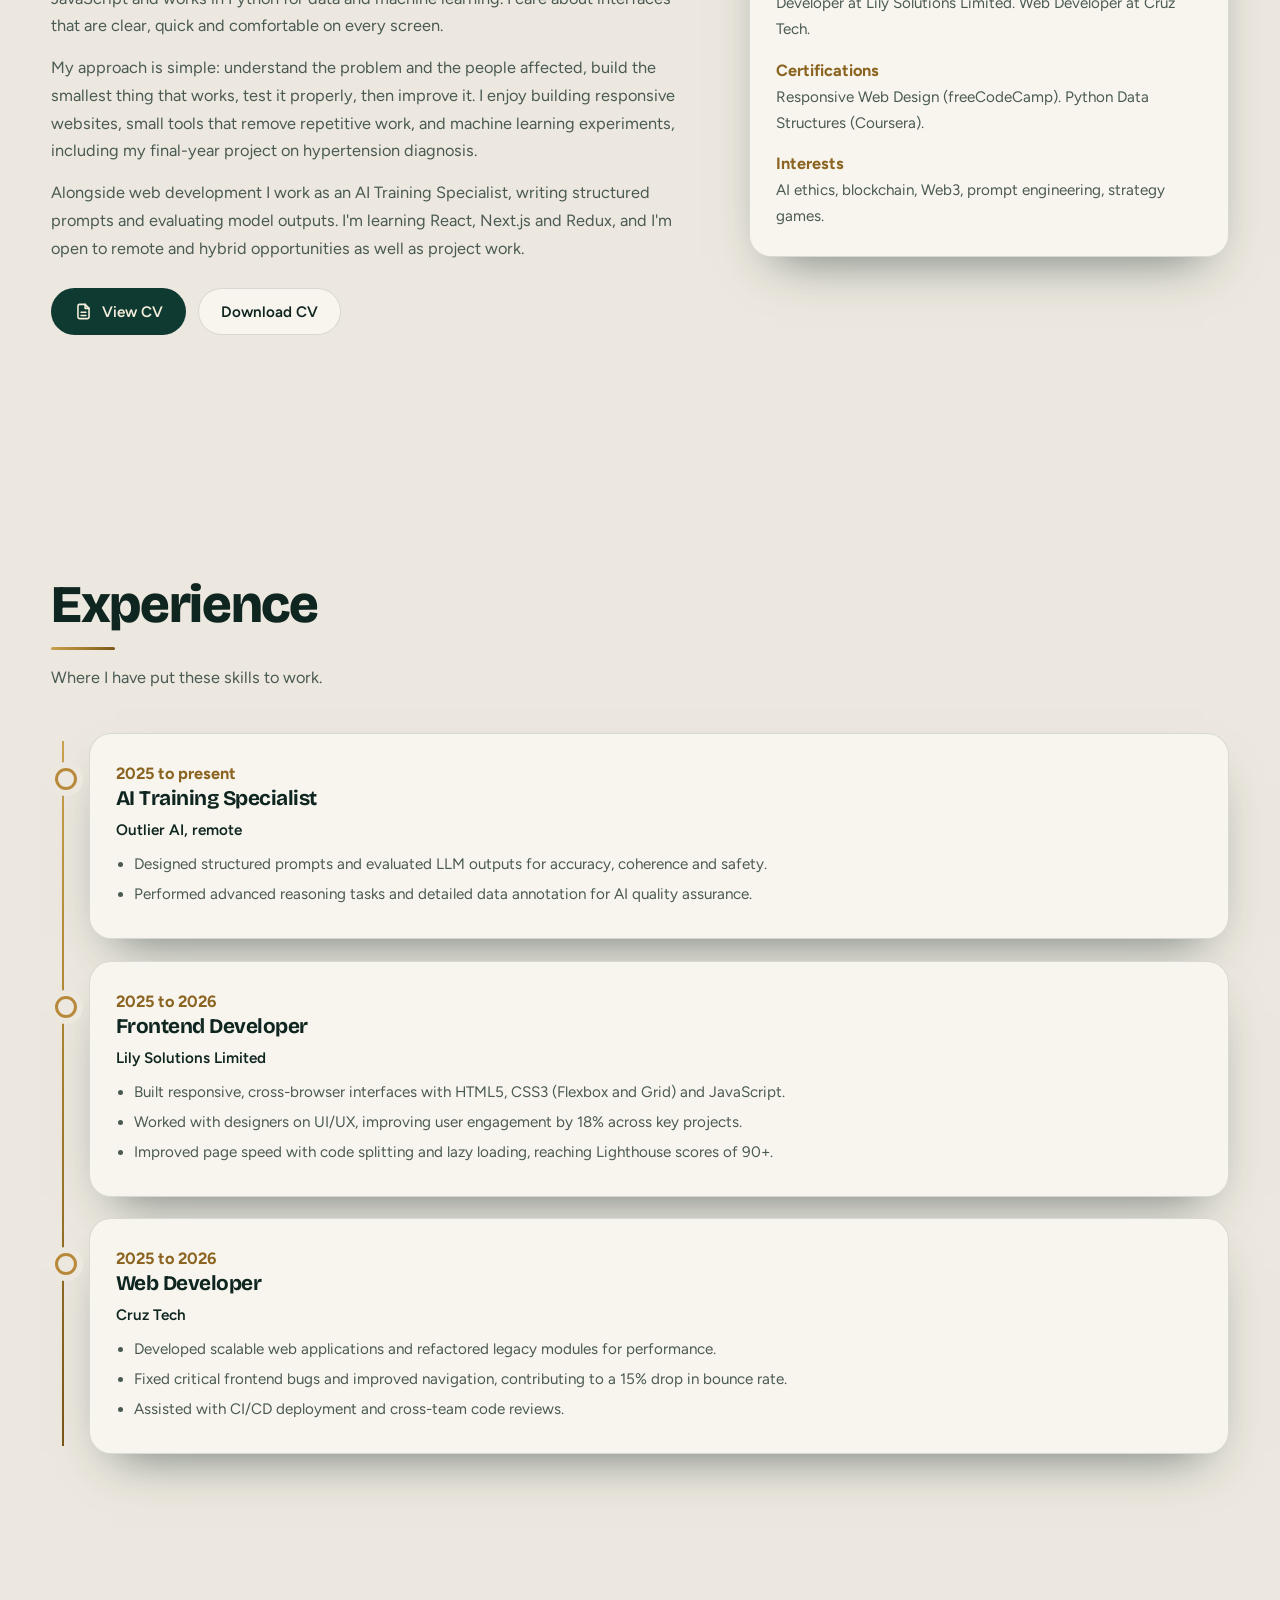
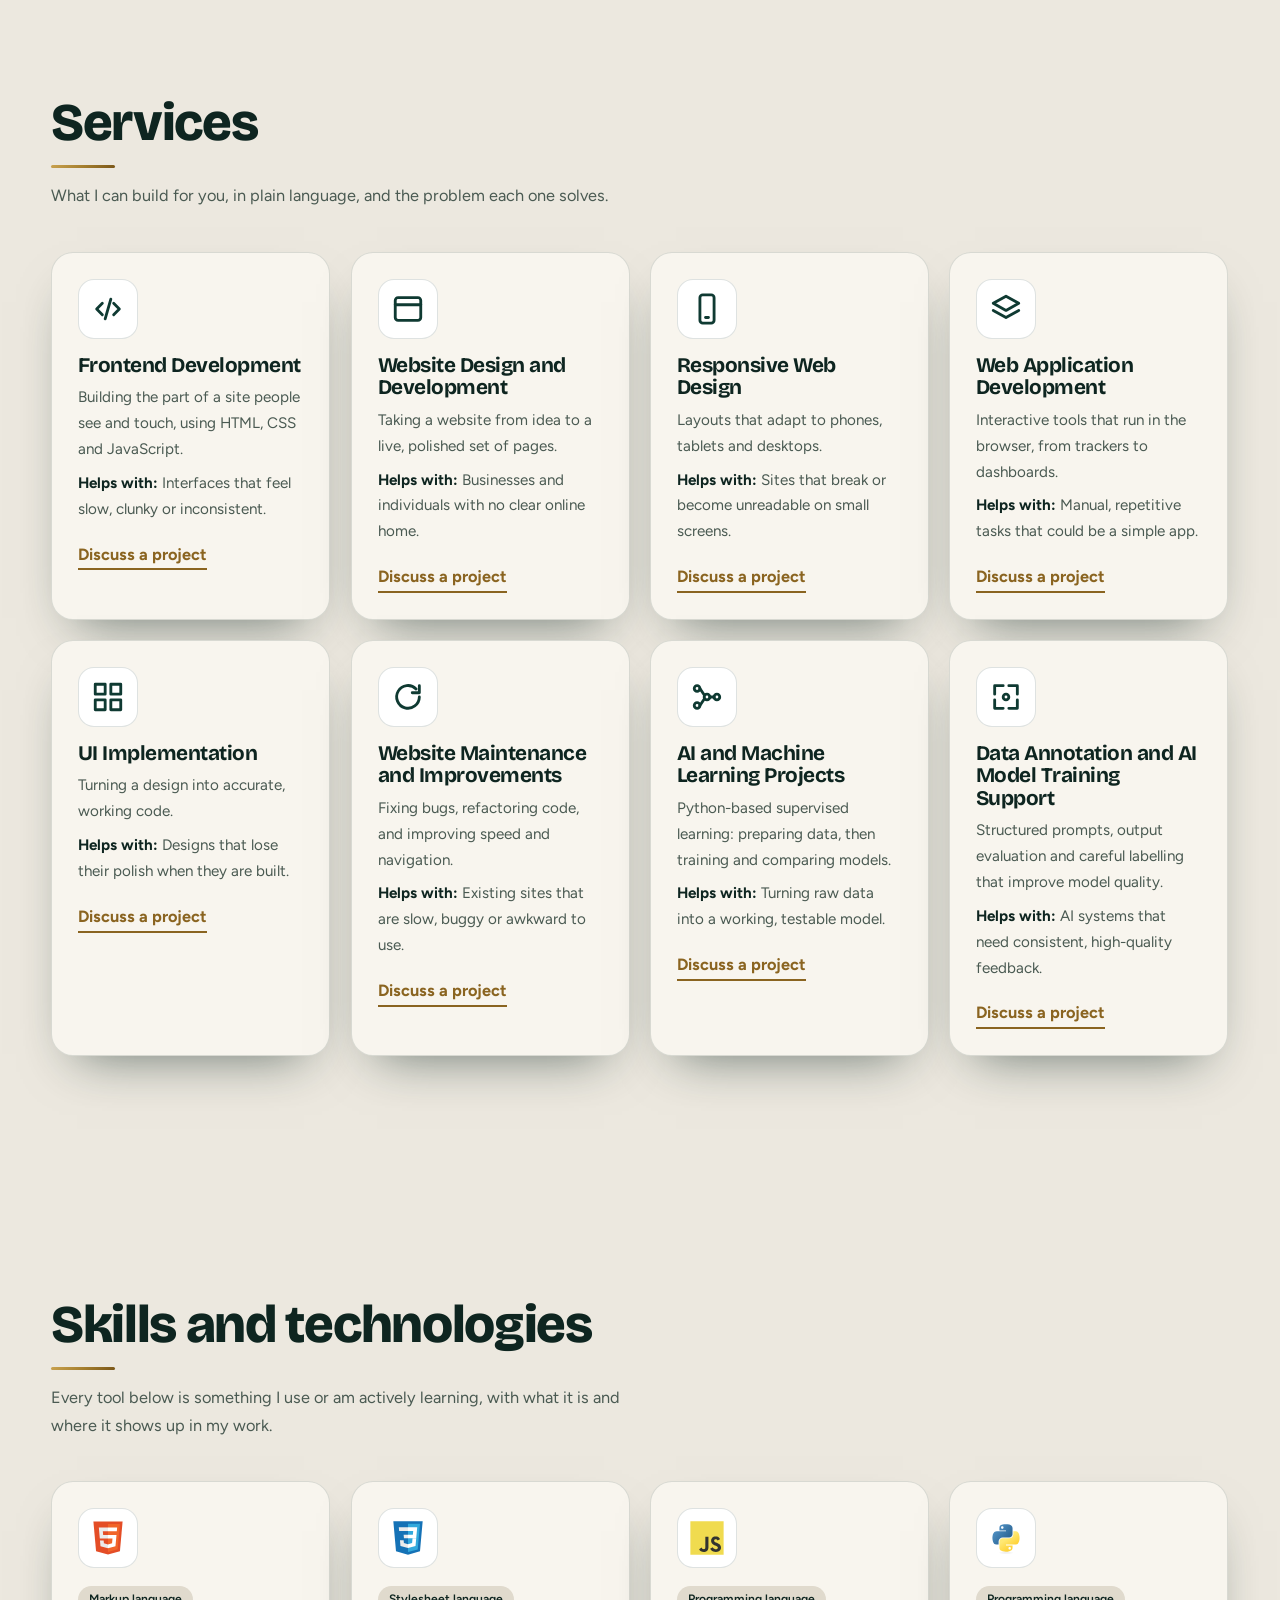
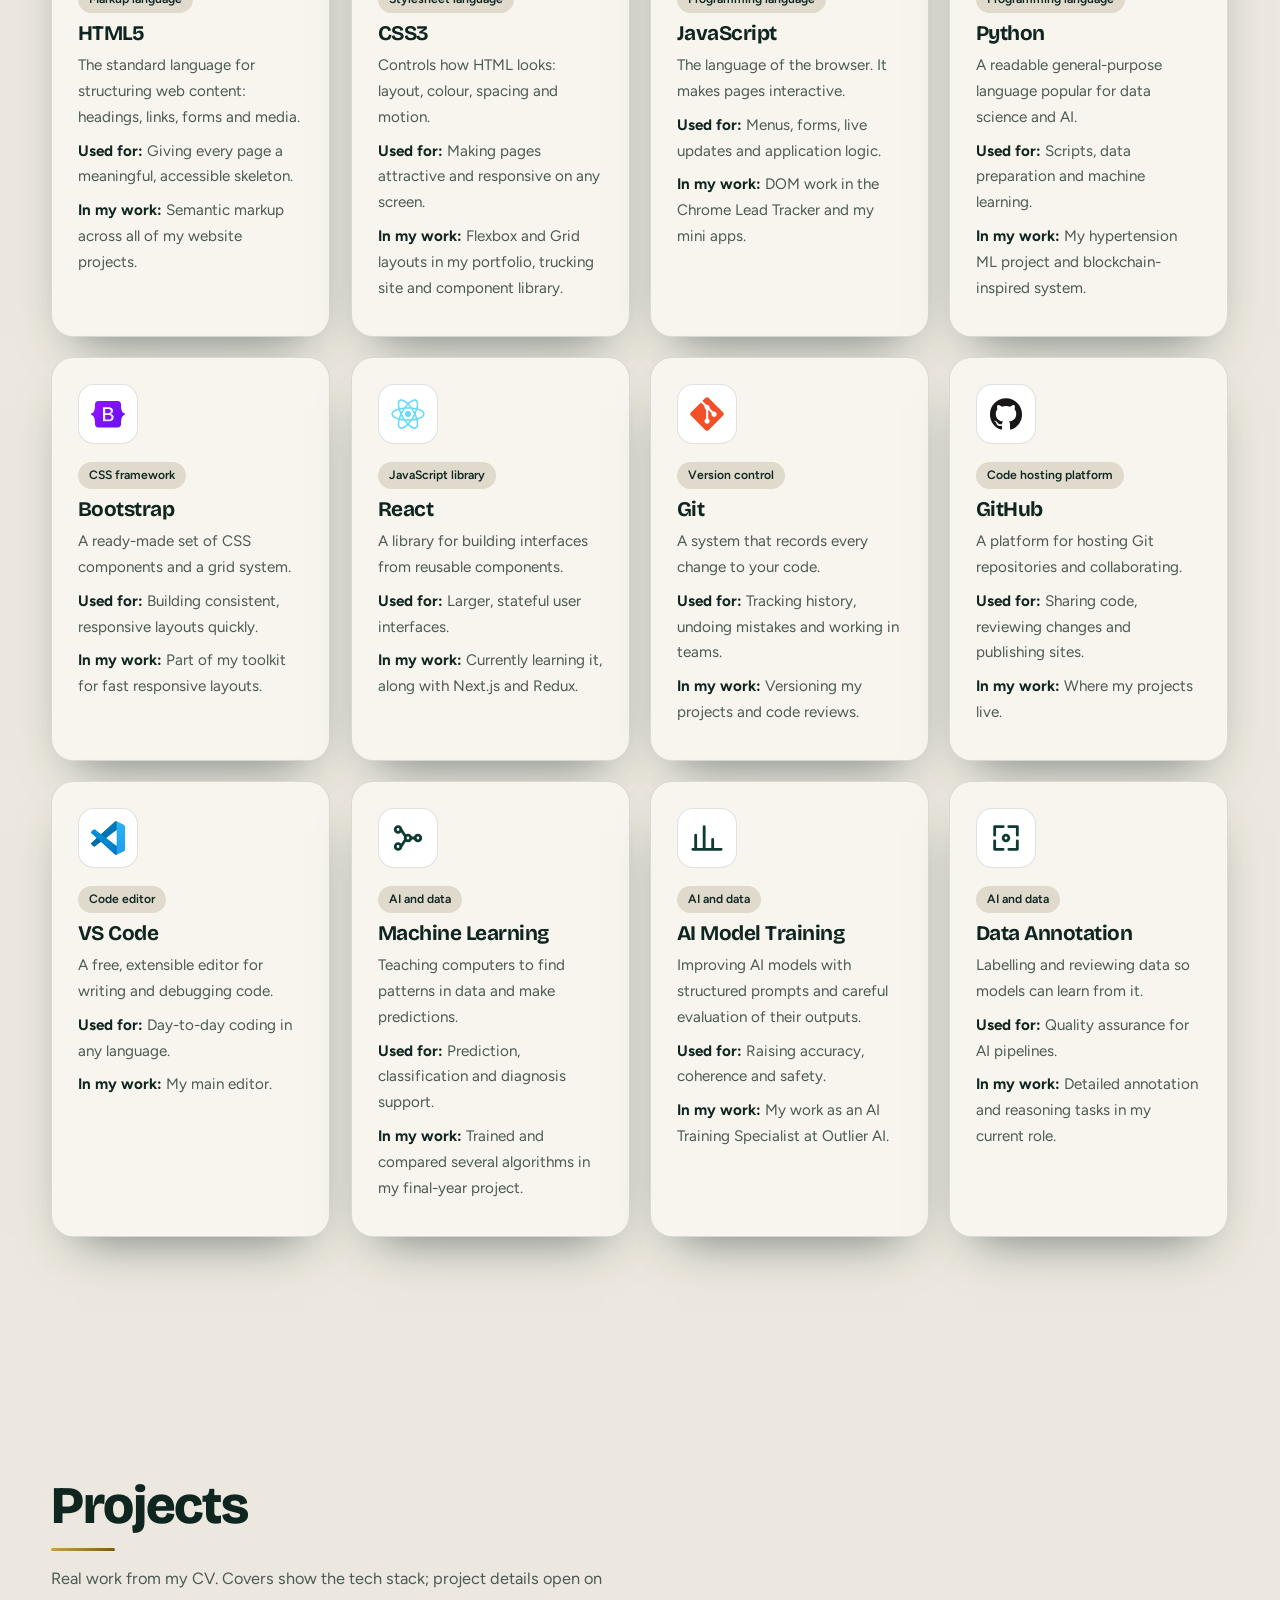
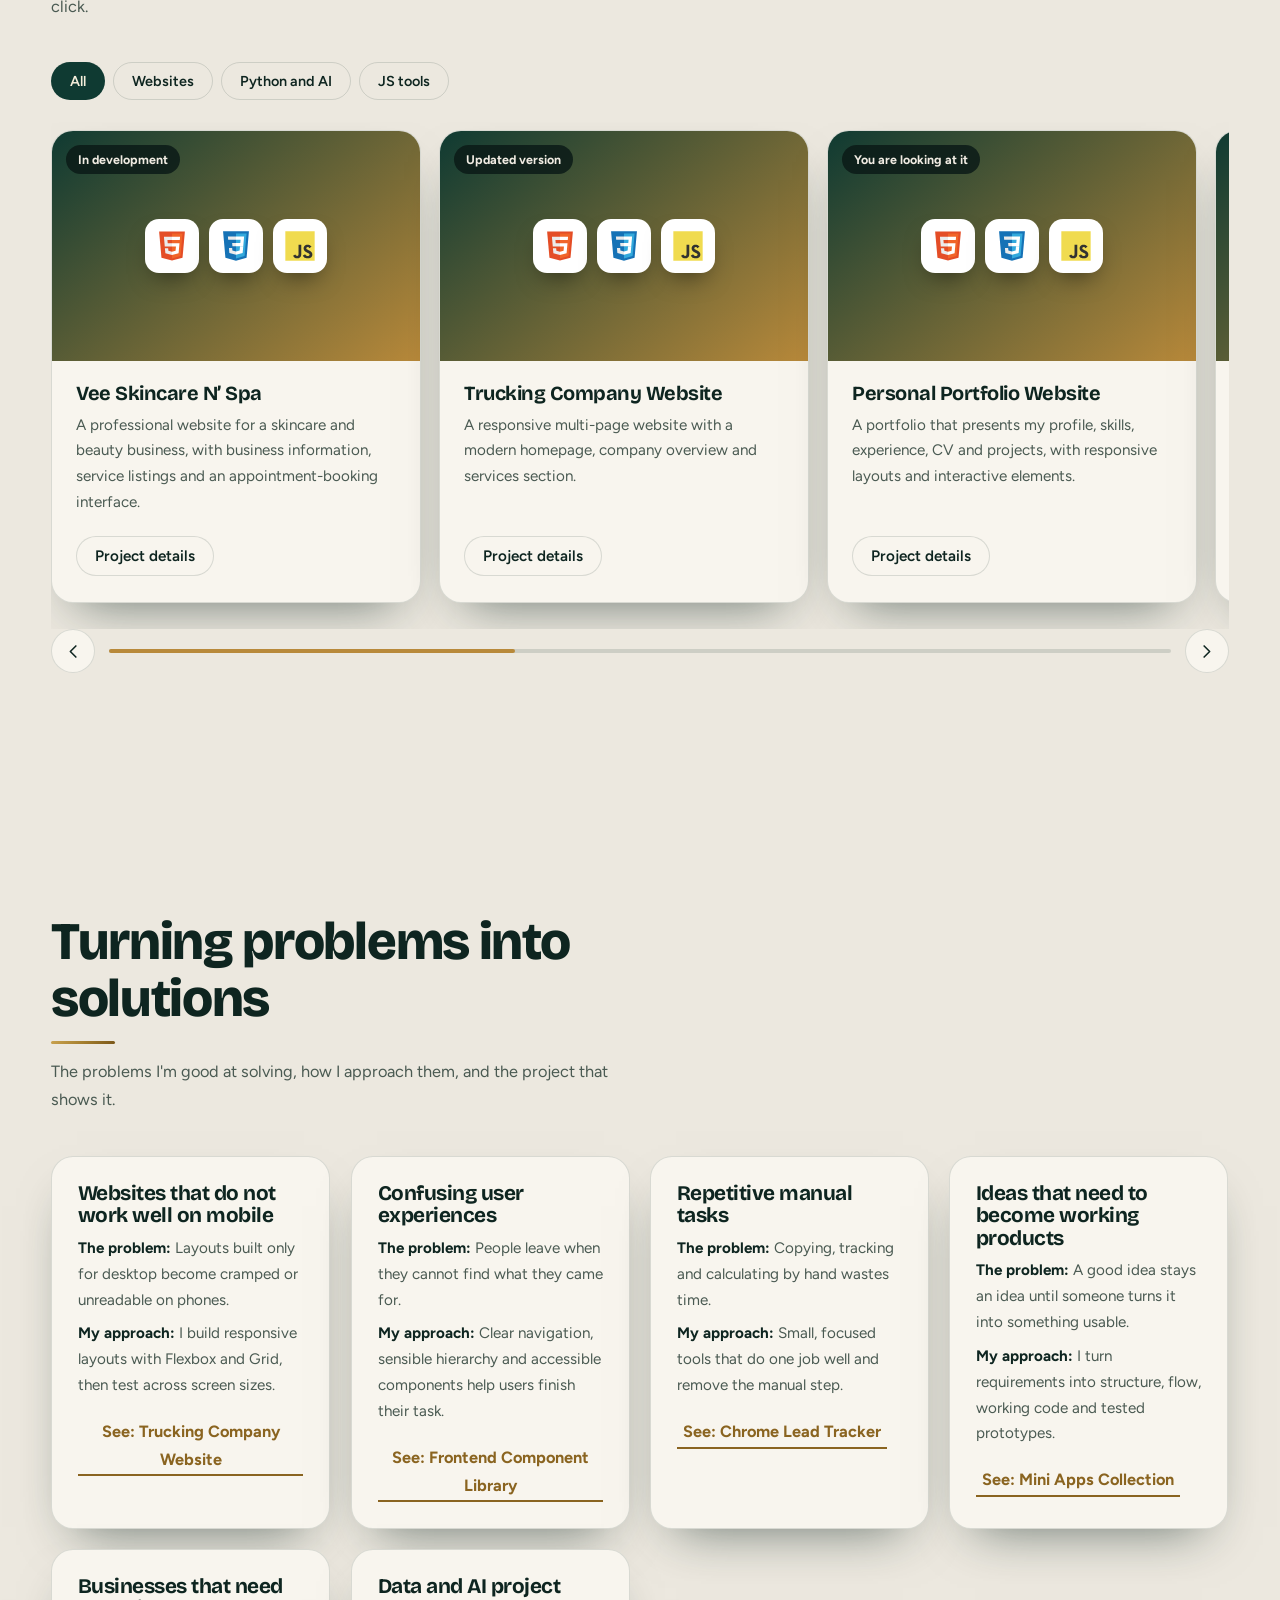
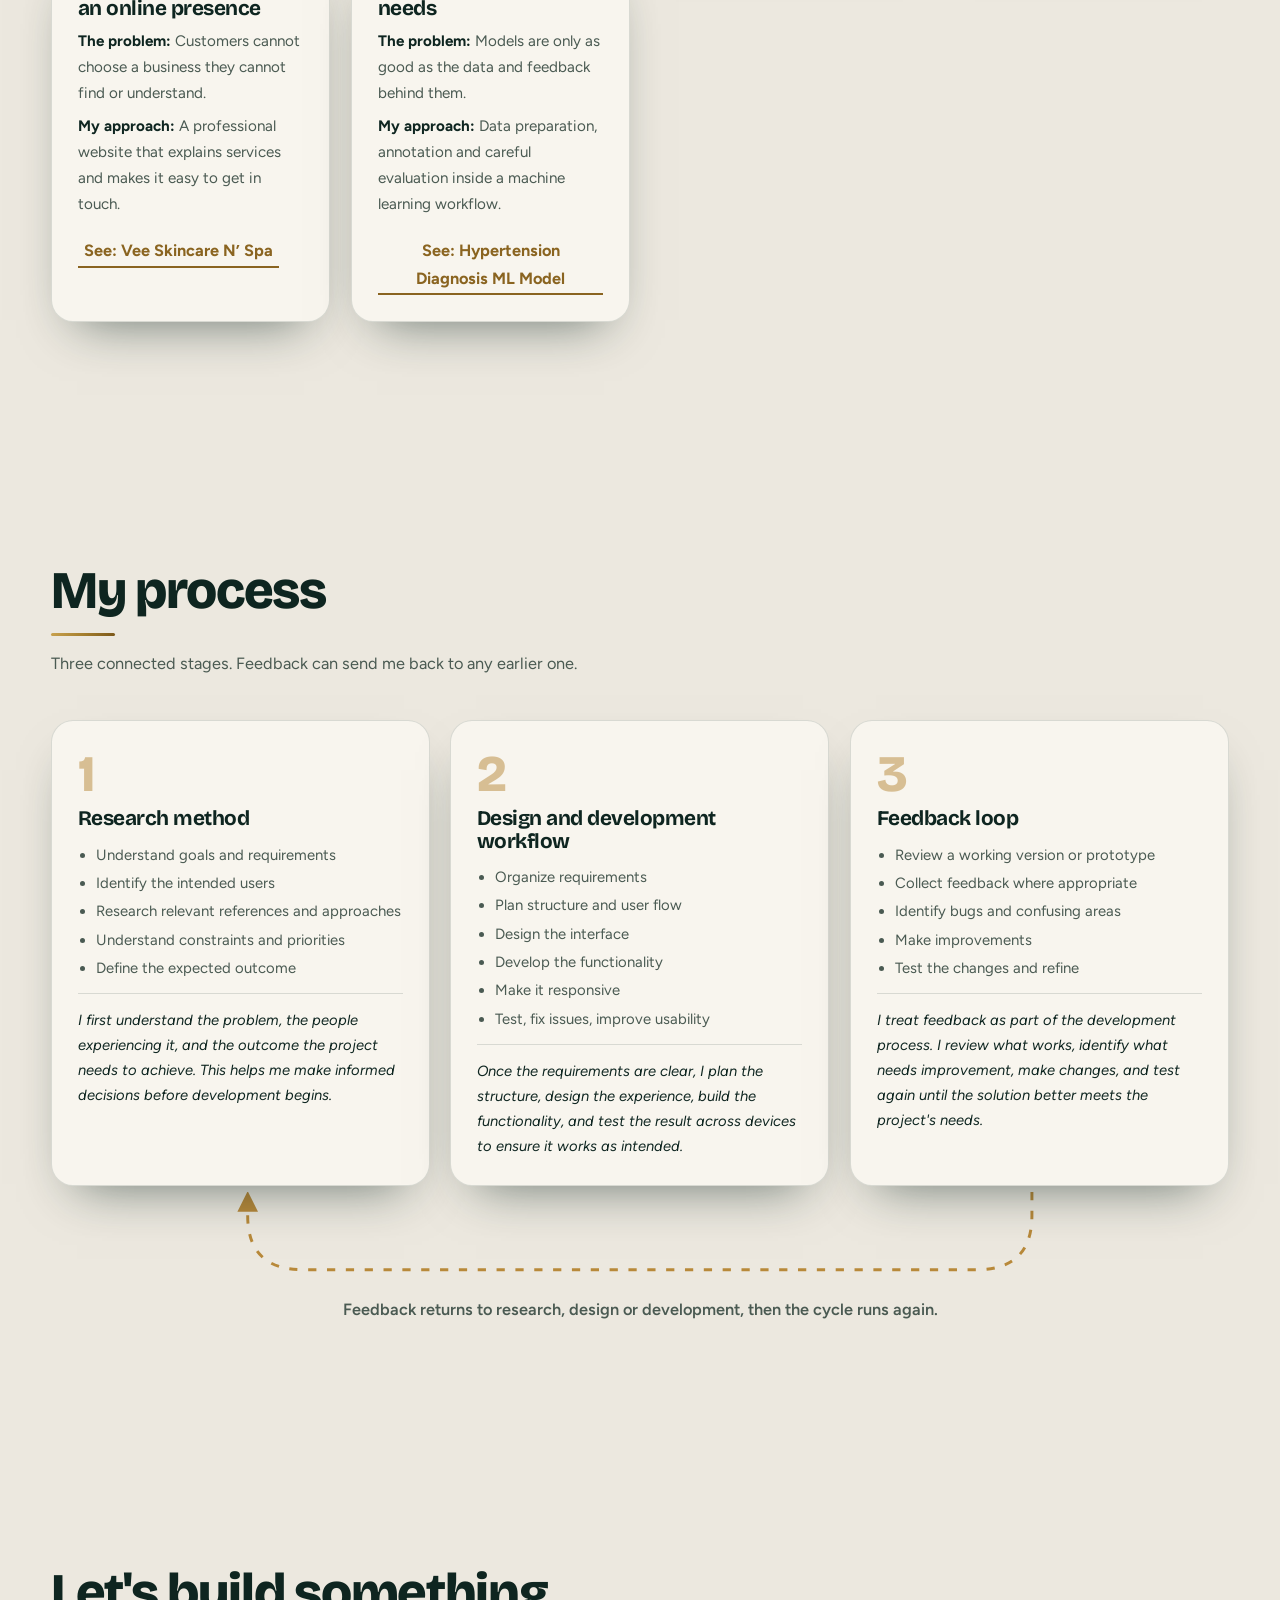
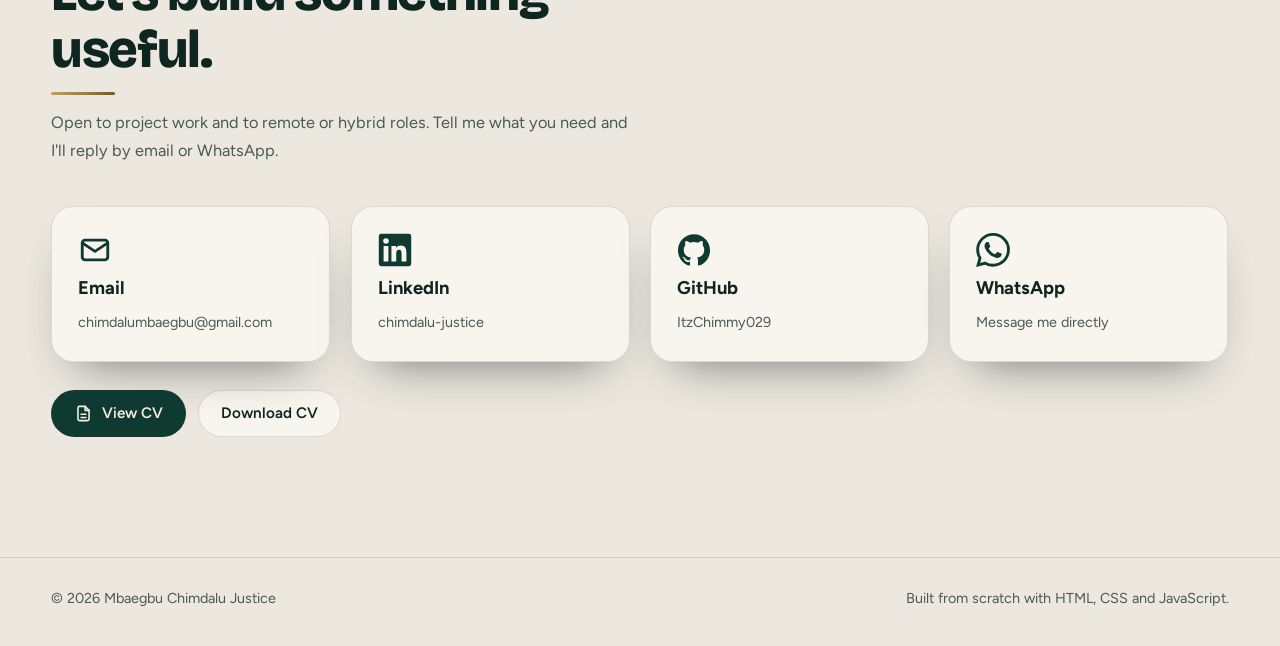
==== commit a8181e25: "Update GitHub link action" ====
--- a/index.html
+++ b/index.html
@@ -43,7 +43,7 @@
 <a class="brand" href="#home"><img src="assets/favicon.svg" alt="" width="34" height="34"><span>Chimdalu</span></a>
 <nav class="links" id="links" aria-label="Main">
 <a href="#home">Home</a><a href="#about">About</a><a href="#experience">Experience</a><a href="#services">Services</a><a href="#skills">Skills</a><a href="#projects">Projects</a><a href="#problems">Problems I Solve</a><a href="#process">My Process</a><a href="#contact">Contact</a>
-<div class="msoc"><a href="https://github.com/ItzChimmy029/MYCODINGJOURNEY" aria-label="GitHub"><svg class="bi"><use href="#b-github"/></svg></a><a href="https://ng.linkedin.com/in/chimdalu-justice-24088625b" aria-label="LinkedIn"><svg class="bi"><use href="#b-linkedin"/></svg></a><a href="https://wa.me/2348055695633" aria-label="WhatsApp"><svg class="bi"><use href="#b-whatsapp"/></svg></a><a href="mailto:chimdalumbaegbu@gmail.com" aria-label="Email"><svg class="ic"><use href="#i-mail"/></svg></a></div>
+<div class="msoc"><a href="https://github.com/ItzChimmy029" aria-label="GitHub"><svg class="bi"><use href="#b-github"/></svg></a><a href="https://ng.linkedin.com/in/chimdalu-justice-24088625b" aria-label="LinkedIn"><svg class="bi"><use href="#b-linkedin"/></svg></a><a href="https://wa.me/2348055695633" aria-label="WhatsApp"><svg class="bi"><use href="#b-whatsapp"/></svg></a><a href="mailto:chimdalumbaegbu@gmail.com" aria-label="Email"><svg class="ic"><use href="#i-mail"/></svg></a></div>
 </nav>
 <a class="btn cvb" href="assets/CV.pdf" target="_blank" rel="noopener"><svg class="ic"><use href="#i-file"/></svg>View CV</a>
 <button class="btn icb" id="theme" type="button" aria-label="Switch between light and dark theme"><svg class="ic sun"><use href="#i-sun"/></svg><svg class="ic moon"><use href="#i-moon"/></svg></button>
@@ -59,7 +59,7 @@
 <p class="rot rv" aria-hidden="true"><span>Frontend interfaces that feel considered.</span><span>Python tools and applied AI.</span><span>Websites that work on every screen.</span></p>
 <p class="lead rv">I build fast, responsive websites and dependable digital tools. My strongest ground is the frontend, backed by Python and hands-on work training and evaluating AI models. I turn unclear ideas into products people can actually use.</p>
 <div class="row rv"><a class="btn p" href="#projects">View My Work</a><a class="btn" href="#contact">Contact Me</a><a class="btn" href="assets/CV.pdf" target="_blank" rel="noopener"><svg class="ic"><use href="#i-file"/></svg>View CV</a></div>
-<div class="soc rv"><a href="https://github.com/ItzChimmy029/MYCODINGJOURNEY" aria-label="GitHub" target="_blank" rel="noopener"><svg class="bi"><use href="#b-github"/></svg></a><a href="https://ng.linkedin.com/in/chimdalu-justice-24088625b" aria-label="LinkedIn" target="_blank" rel="noopener"><svg class="bi"><use href="#b-linkedin"/></svg></a><a href="https://wa.me/2348055695633" aria-label="WhatsApp" target="_blank" rel="noopener"><svg class="bi"><use href="#b-whatsapp"/></svg></a><a href="mailto:chimdalumbaegbu@gmail.com" aria-label="Email"><svg class="ic"><use href="#i-mail"/></svg></a></div>
+<div class="soc rv"><a href="https://github.com/ItzChimmy029" aria-label="GitHub" target="_blank" rel="noopener"><svg class="bi"><use href="#b-github"/></svg></a><a href="https://ng.linkedin.com/in/chimdalu-justice-24088625b" aria-label="LinkedIn" target="_blank" rel="noopener"><svg class="bi"><use href="#b-linkedin"/></svg></a><a href="https://wa.me/2348055695633" aria-label="WhatsApp" target="_blank" rel="noopener"><svg class="bi"><use href="#b-whatsapp"/></svg></a><a href="mailto:chimdalumbaegbu@gmail.com" aria-label="Email"><svg class="ic"><use href="#i-mail"/></svg></a></div>
 </div>
 <div class="stage" id="stage"><div class="frame" id="frame">
 <span class="ring"></span><span class="plate"></span>
@@ -114,7 +114,7 @@
 <div class="grid c4">
 <a class="card cl rv" data-tilt href="mailto:chimdalumbaegbu@gmail.com?subject=Project%20inquiry"><svg class="ic"><use href="#i-mail"/></svg><b>Email</b><span>chimdalumbaegbu@gmail.com</span></a>
 <a class="card cl rv" data-tilt href="https://ng.linkedin.com/in/chimdalu-justice-24088625b" target="_blank" rel="noopener"><svg class="bi"><use href="#b-linkedin"/></svg><b>LinkedIn</b><span>chimdalu-justice</span></a>
-<a class="card cl rv" data-tilt href="https://github.com/ItzChimmy029/" target="_blank" rel="noopener"><svg class="bi"><use href="#b-github"/></svg><b>GitHub</b><span>ItzChimmy029</span></a>
+<a class="card cl rv" data-tilt href="https://github.com/ItzChimmy029" target="_blank" rel="noopener"><svg class="bi"><use href="#b-github"/></svg><b>GitHub</b><span>ItzChimmy029</span></a>
 <a class="card cl rv" data-tilt href="https://wa.me/2348055695633" target="_blank" rel="noopener"><svg class="bi"><use href="#b-whatsapp"/></svg><b>WhatsApp</b><span>Message me directly</span></a>
 </div>
 <div class="row" style="margin-top:28px"><a class="btn p" href="assets/CV.pdf" target="_blank" rel="noopener"><svg class="ic"><use href="#i-file"/></svg>View CV</a><a class="btn" href="assets/CV.pdf" download="Mbaegbu_Chimdalu_Justice_CV.pdf">Download CV</a></div>
